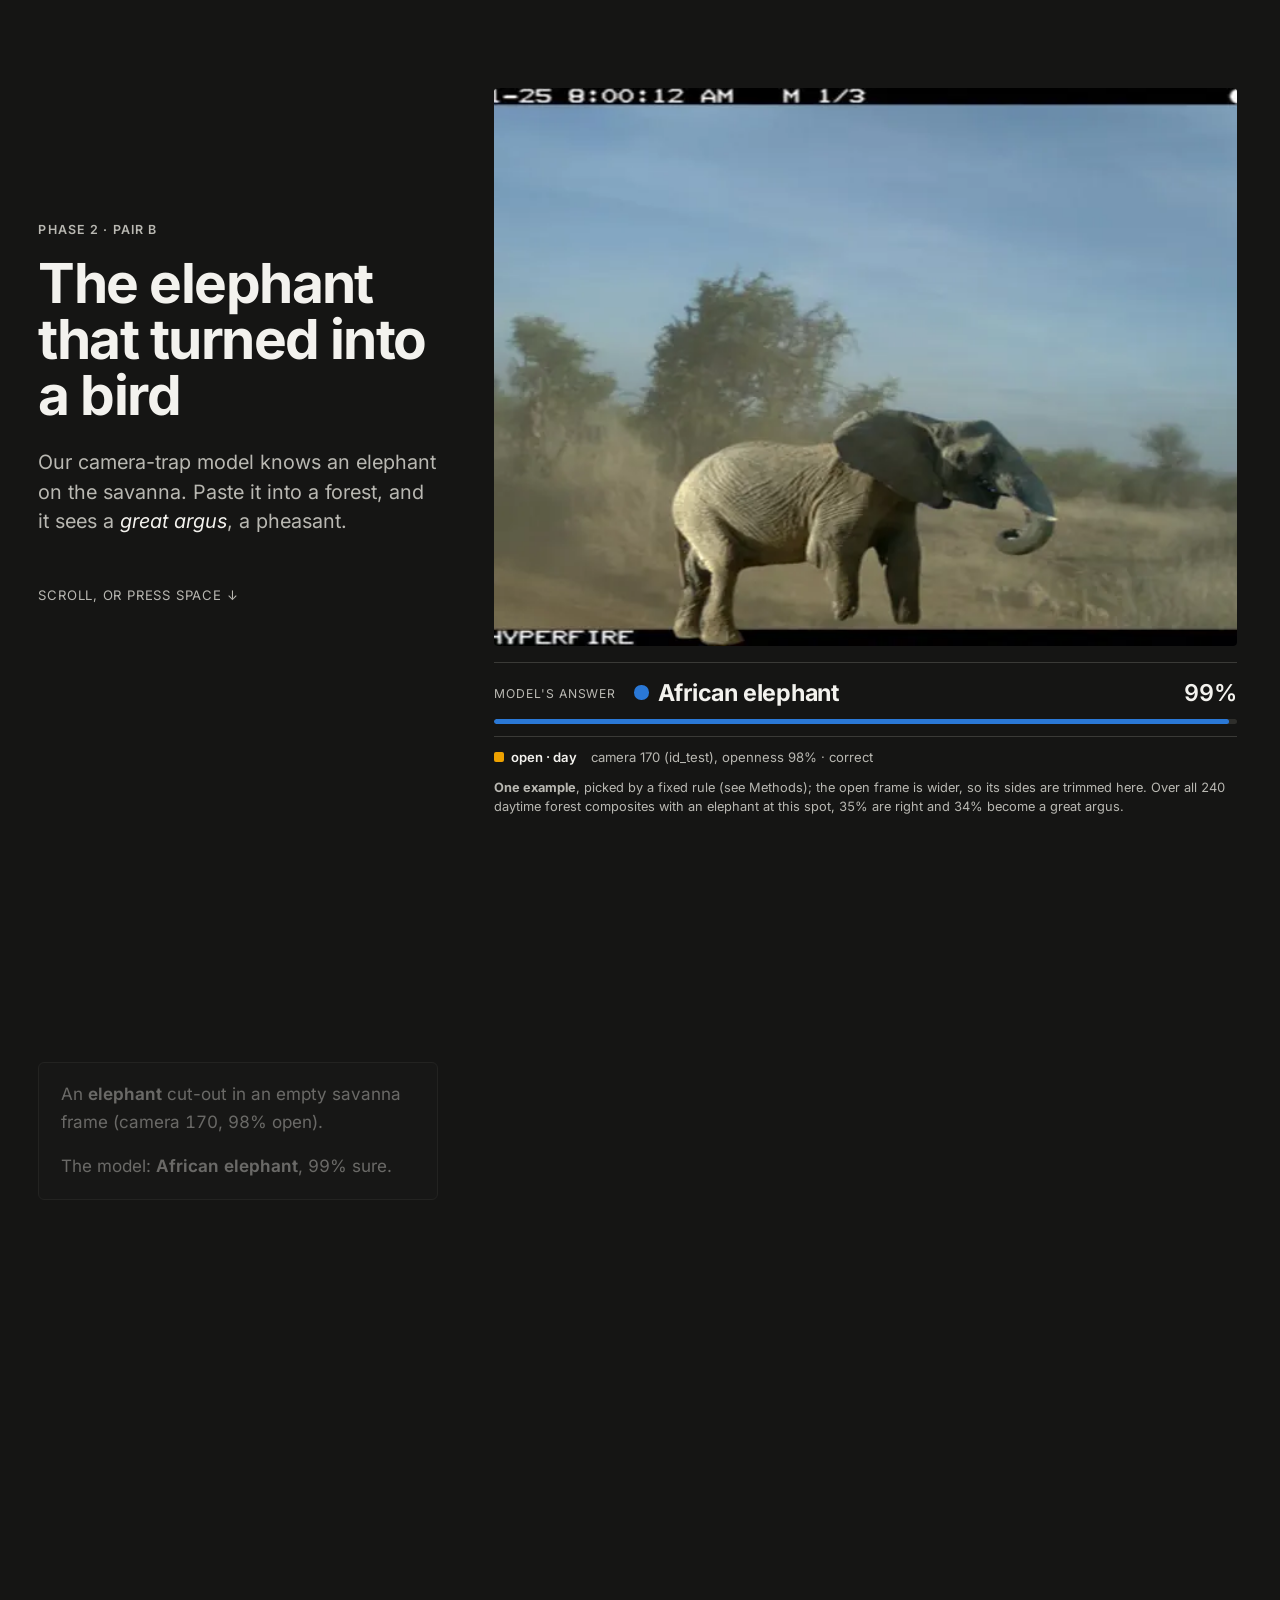
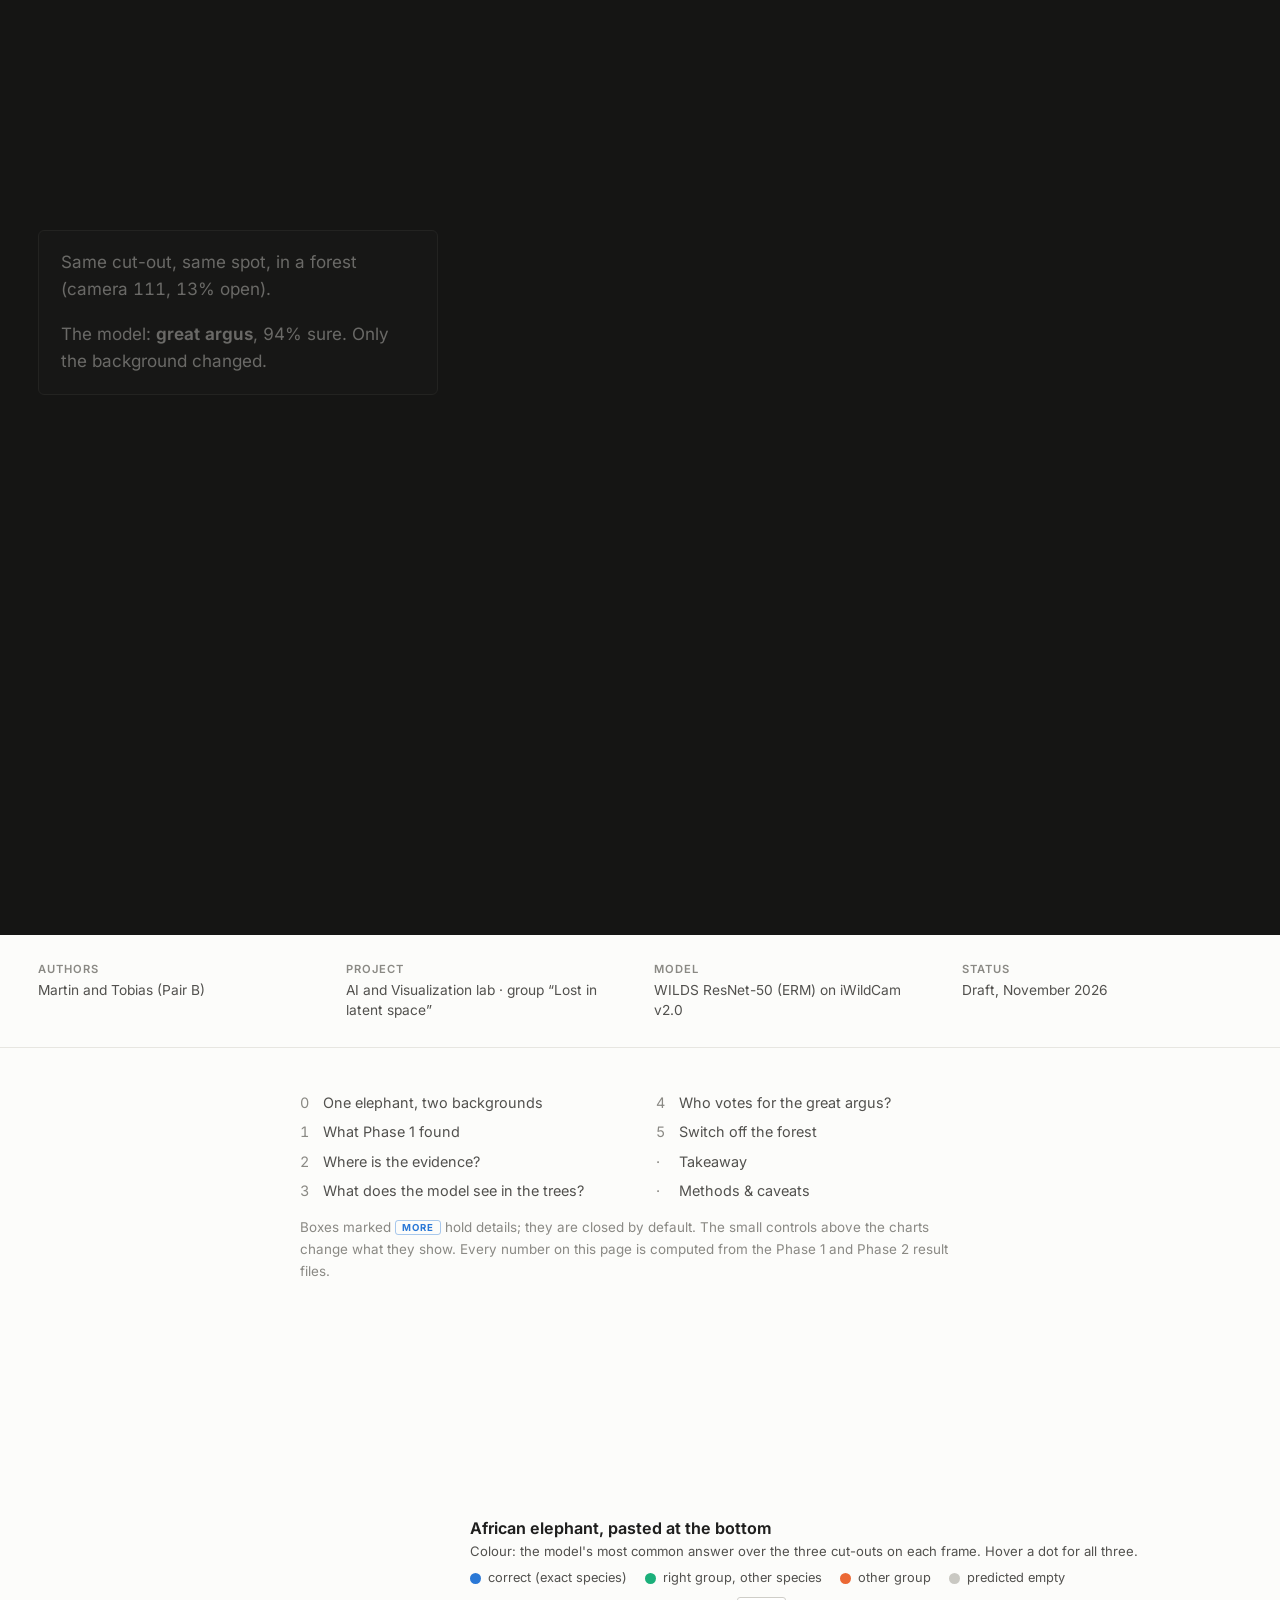
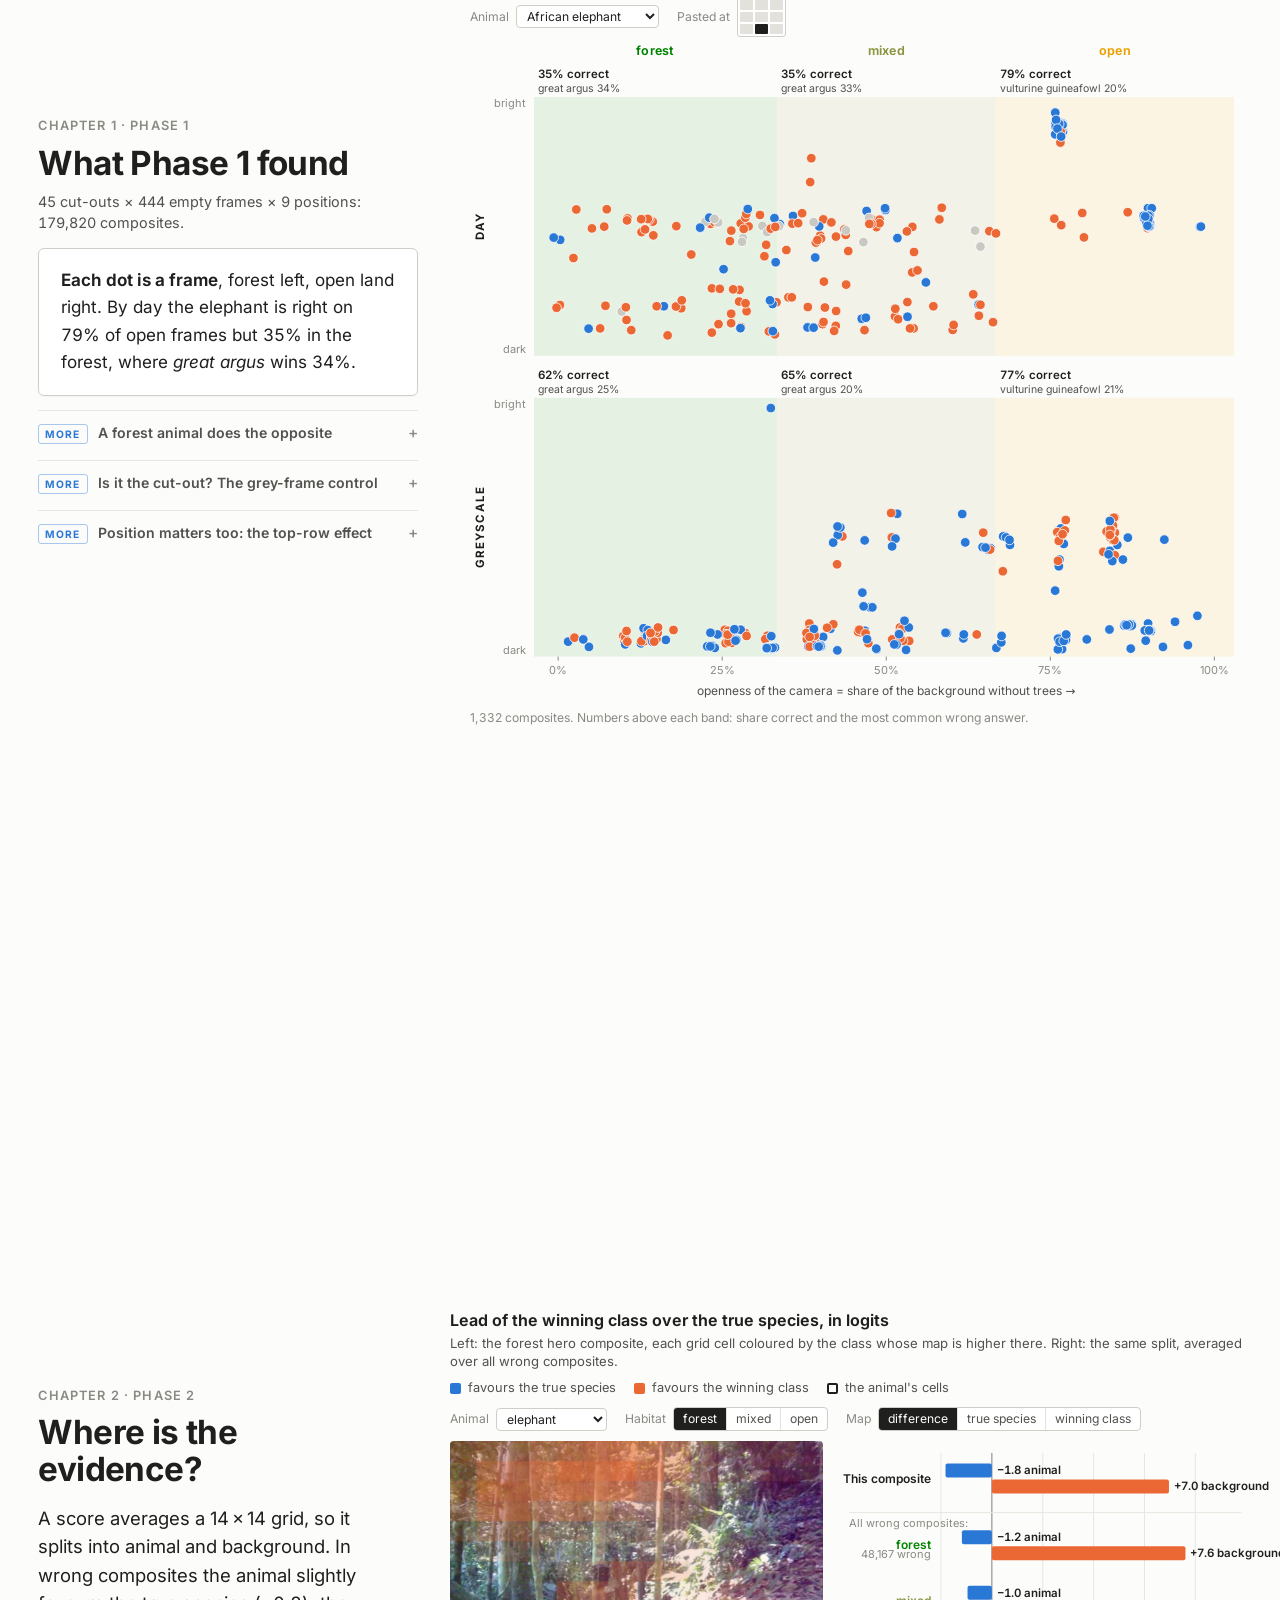
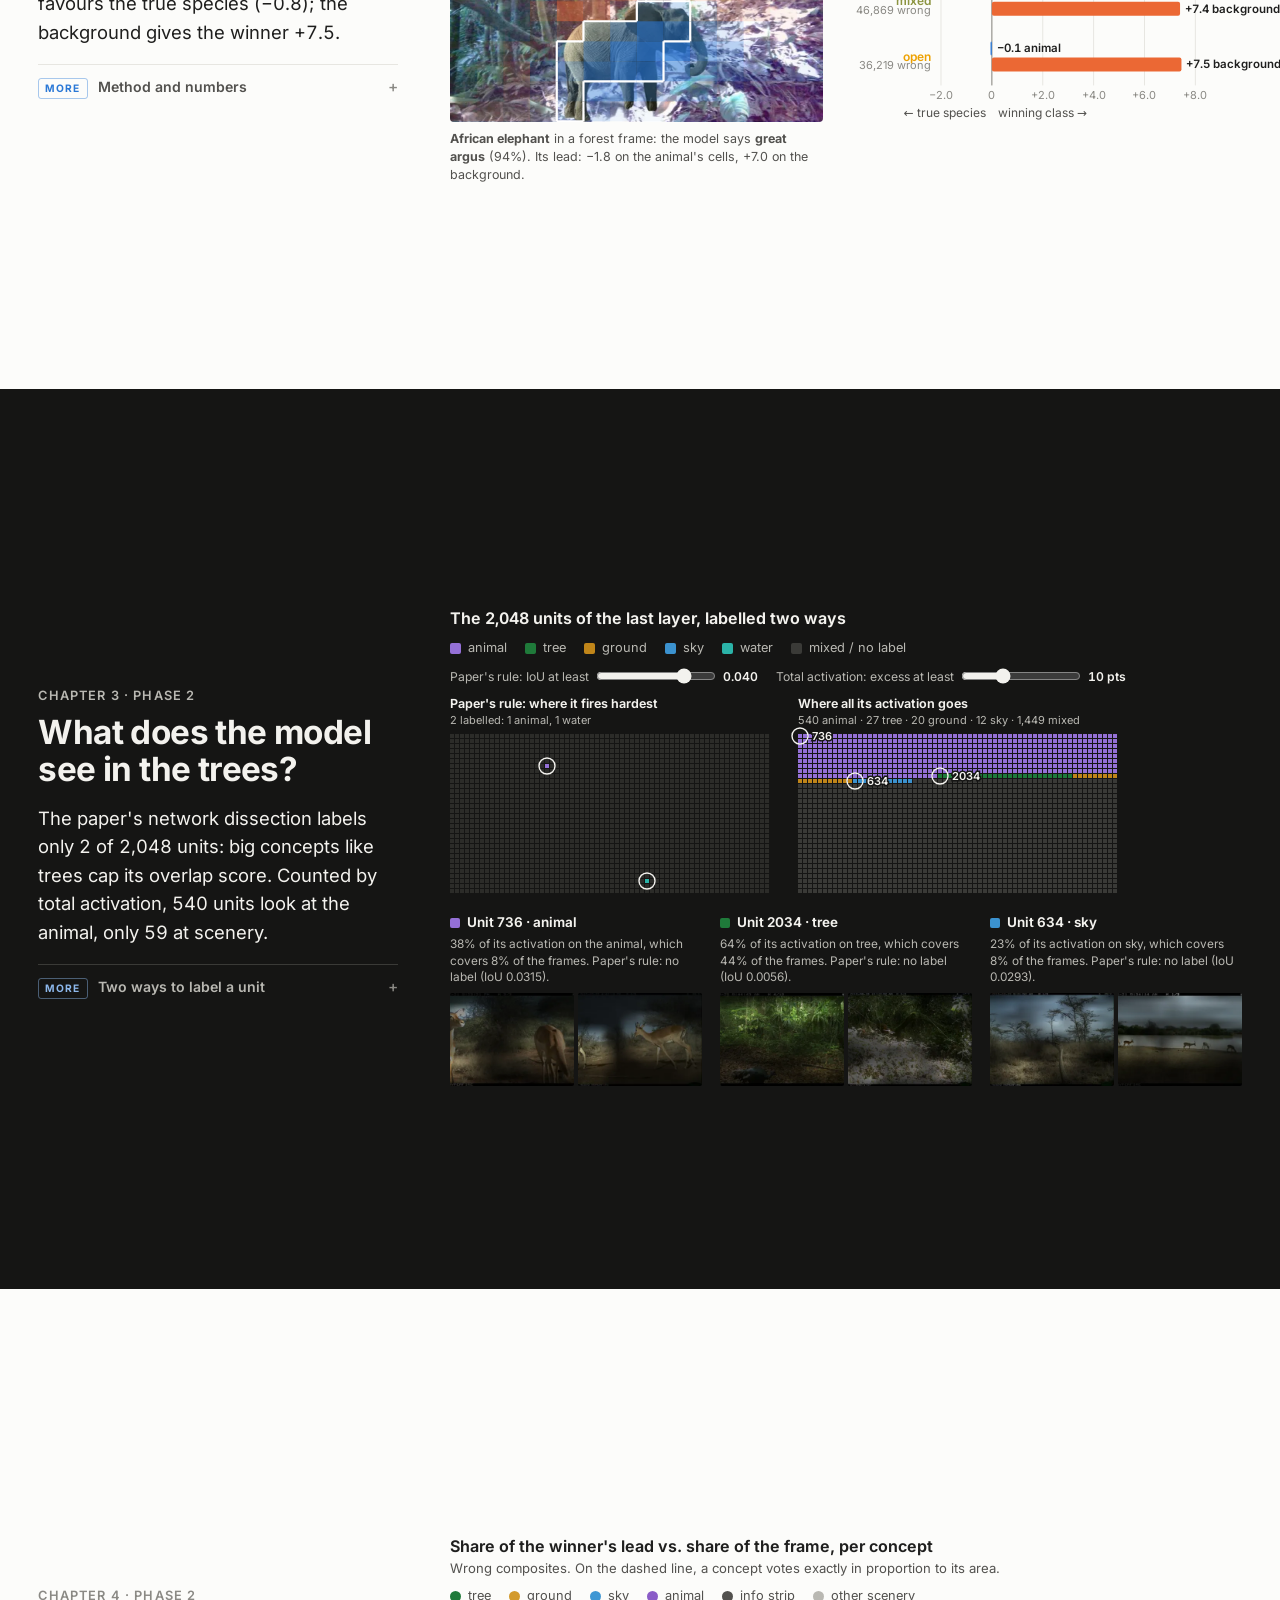
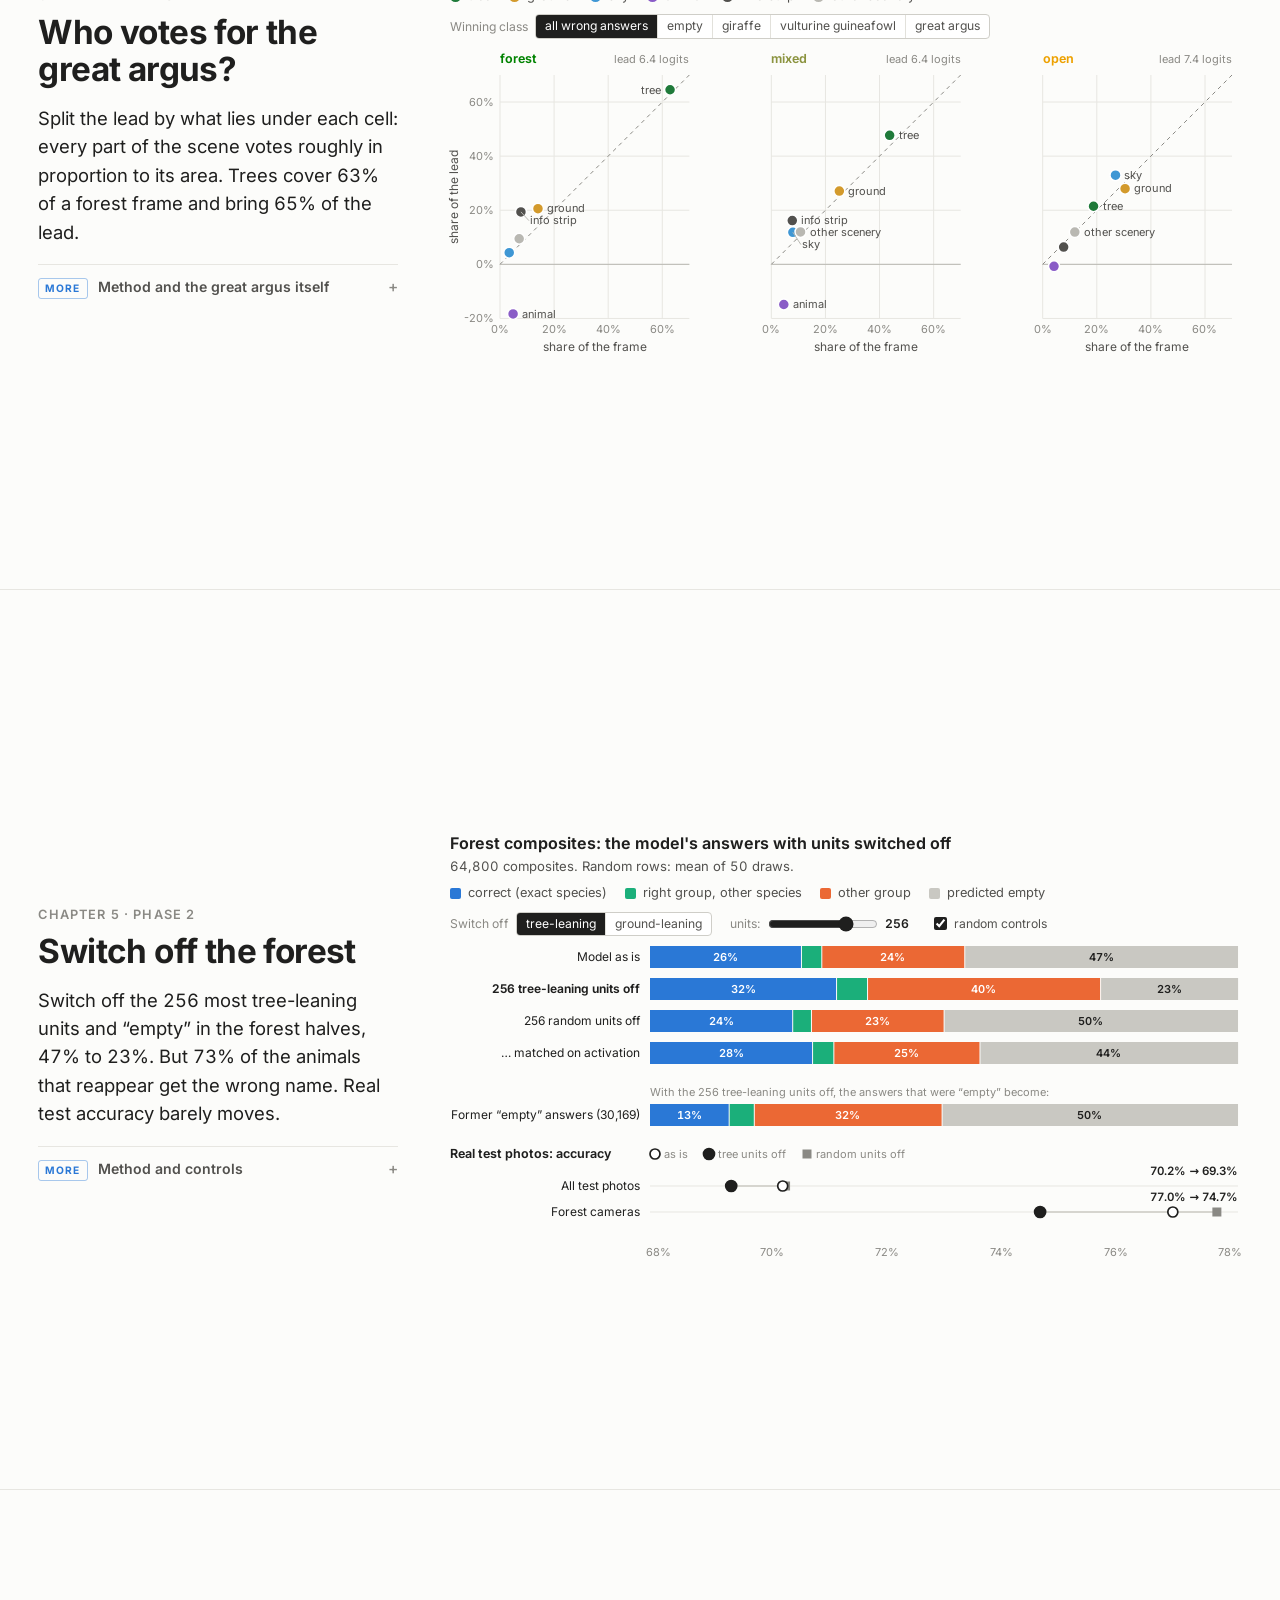
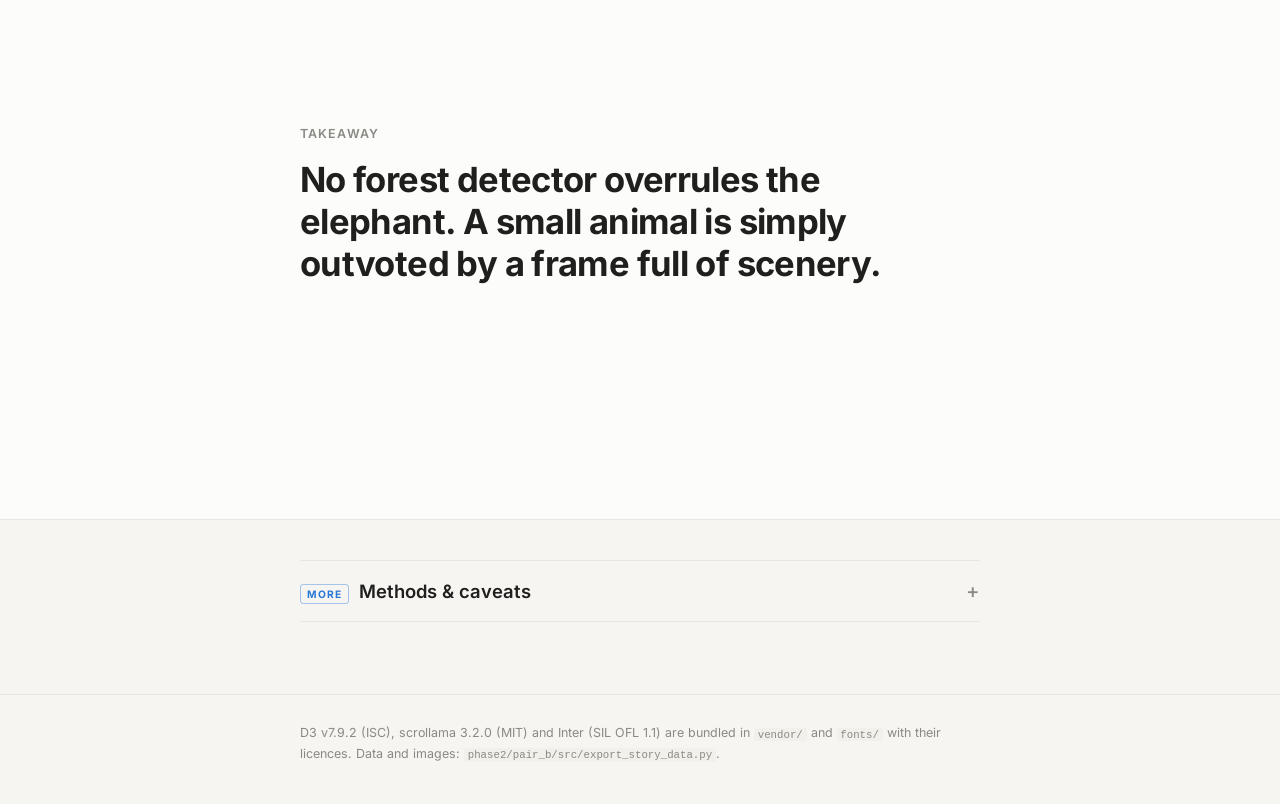
==== phase2/pair_b/story/index.html @ fe0ee0e3 "Pair B: Phase 2 background analysis and story page Evidence split, network dissection, concept profi" ====
<!DOCTYPE html>
<html lang="en">
<head>
<meta charset="utf-8">
<meta name="viewport" content="width=device-width, initial-scale=1">
<title>The elephant that turned into a bird</title>
<meta name="description" content="Why our camera-trap ResNet-50 relies on the background: a scrollable article (Phase 2, Pair B).">
<link rel="preload" href="fonts/inter-latin-wght-normal.woff2" as="font" type="font/woff2" crossorigin>
<link rel="stylesheet" href="css/story.css">
<!--
  Static page, no build step. Data and images: phase2/pair_b/src/export_story_data.py -> data/*.json, img/*.webp.
  Every number in the text is filled in from data/*.json (elements with data-v="file.path", data-f = format).
  Serve the folder over HTTP (the browser blocks fetch() on file://):
      python -m http.server 8000 --directory phase2/pair_b/story     # then open http://localhost:8000

  Presenting: the main line is the elements marked data-beat (hero, one map step, chapters 2-5, takeaway).
  Arrow keys, space / shift+space and page up / down jump between them (js/keys.js). Everything else sits in
  <details class="more"> boxes, closed by default, and is skipped by the keys.
-->
</head>
<body>

<div class="notice" id="notice" hidden></div>
<script>
  // browsers block ES modules and fetch() on file://, so nothing below would run: say how to open the page
  if (location.protocol === "file:") {
    const n = document.getElementById("notice");
    n.innerHTML = "This page loads its data with JavaScript, which browsers block for files opened directly. " +
      "Serve the folder instead: <code>python -m http.server 8000 --directory phase2/pair_b/story</code> " +
      "(from the repo root), then open <code>http://localhost:8000</code>.";
    n.hidden = false;
  }
</script>

<!-- ================================================================ 0. hero (dark, full width) -->
<header class="hero dark full" id="hero">
  <div class="scrolly l-page" data-scrolly="hero">
    <div class="steps">
      <div class="step step--title" data-frame="0" data-beat>
        <p class="kicker">Phase 2 &middot; Pair B</p>
        <h1>The elephant that turned into a bird</h1>
        <p class="dek">Our camera-trap model knows an elephant on the savanna. Paste it into a forest, and it sees
          a <em>great argus</em>, a pheasant.</p>
        <p class="scroll-hint">Scroll, or press space</p>
      </div>
      <div class="step" data-frame="0" data-beat>
        <div class="step-card">
          <p>An <b>elephant</b> cut-out in an empty savanna frame (camera
            <span data-v="hero.frames.0.camera"></span>,
            <span data-v="hero.frames.0.camera_openness" data-f="pct"></span> open).</p>
          <p>The model: <b><span data-v="hero.frames.0.answer"></span></b>,
            <span data-v="hero.frames.0.confidence" data-f="pct"></span> sure.</p>
        </div>
      </div>
      <div class="step" data-frame="1" data-beat>
        <div class="step-card">
          <p>Same cut-out, same spot, in a forest (camera <span data-v="hero.frames.1.camera"></span>,
            <span data-v="hero.frames.1.camera_openness" data-f="pct"></span> open).</p>
          <p>The model: <b><span data-v="hero.frames.1.answer"></span></b>,
            <span data-v="hero.frames.1.confidence" data-f="pct"></span> sure. Only the background changed.</p>
        </div>
      </div>
    </div>

    <figure class="sticky hero-figure" aria-label="The same elephant cut-out on an open and a forest background">
      <div class="hero-stage" id="hero-stage"></div>
      <figcaption class="hero-meta">
        <div class="hero-label" aria-live="polite">
          <span class="k">Model's answer</span>
          <span class="hero-answer"><span class="dot"></span><span class="txt">&hellip;</span></span>
          <span class="hero-conf">&hellip;</span>
          <span class="hero-bar"><i></i></span>
        </div>
        <div class="hero-where"><span class="chip">&hellip;</span><span class="where-txt"></span></div>
        <p class="hero-caption">
          <b>One example</b>, picked by a fixed rule (see Methods); the open frame is wider, so its sides are
          trimmed here. Over all <span data-v="hero.context.day_forest_composites" data-f="int"></span> daytime
          forest composites with an elephant at this spot, <span data-v="hero.context.day_forest_correct"
          data-f="pct"></span> are right and <span data-v="hero.context.day_forest_wrong_answer"
          data-f="pct"></span> become a great argus.
        </p>
      </figcaption>
    </figure>
  </div>
</header>

<main>
  <!-- ============================================================== byline + contents -->
  <div class="byline-wrap">
    <section class="byline l-page" aria-label="About this article">
      <div><h4>Authors</h4><p>Martin and Tobias (Pair B)</p></div>
      <div><h4>Project</h4><p>AI and Visualization lab &middot; group &ldquo;Lost in latent space&rdquo;</p></div>
      <div><h4>Model</h4><p>WILDS ResNet-50 (ERM) on iWildCam v2.0</p></div>
      <div><h4>Status</h4><p>Draft, November 2026</p></div>
    </section>
  </div>

  <nav class="toc l-body" aria-label="Contents">
    <ol>
      <li><a href="#hero">One elephant, two backgrounds</a></li>
      <li><a href="#recap">What Phase 1 found</a></li>
      <li><a href="#evidence">Where is the evidence?</a></li>
      <li><a href="#trees">What does the model see in the trees?</a></li>
      <li><a href="#votes">Who votes for the great argus?</a></li>
      <li><a href="#ablation">Switch off the forest</a></li>
      <li class="extra"><a href="#takeaway">Takeaway</a></li>
      <li class="extra"><a href="#methods">Methods &amp; caveats</a></li>
    </ol>
    <p class="draft-note">Boxes marked <span class="more-inline">More</span> hold details; they are closed by
      default. The small controls above the charts change what they show. Every number on this page is computed
      from the Phase 1 and Phase 2 result files.</p>
  </nav>

  <!-- ============================================================== 1. Phase 1 recap: one territory-map step -->
  <section class="chapter recap" id="recap">
    <div class="scrolly l-page" data-scrolly="recap">
      <div class="steps">
        <div class="step step--main" data-view="map" data-map="elephant" data-beat>
          <p class="chapter-no">Chapter 1 &middot; Phase 1</p>
          <h2>What Phase 1 found</h2>
          <p class="chapter-sub"><span data-v="meta.cutouts"></span> cut-outs &times;
            <span data-v="meta.backgrounds"></span> empty frames &times; <span data-v="meta.cells"></span> positions:
            <span data-v="meta.composites" data-f="int"></span> composites.</p>
          <div class="step-card">
            <p><b>Each dot is a frame</b>, forest left, open land right. By day the elephant is right on
              <span data-v="recap.map.views.elephant.habitats.day|open.correct" data-f="pct"></span> of open frames
              but <span data-v="recap.map.views.elephant.habitats.day|forest.correct" data-f="pct"></span> in the
              forest, where <i><span data-v="recap.map.views.elephant.habitats.day|forest.wrong"></span></i> wins
              <span data-v="recap.map.views.elephant.habitats.day|forest.wrong_share" data-f="pct"></span>.</p>
          </div>
        </div>

        <div class="more-group">
          <details class="more">
            <summary><span class="more-tag">More</span>A forest animal does the opposite</summary>
            <div class="step" data-view="map" data-map="porcupine">
              <div class="step-card">
                <p>The Malayan porcupine, pasted at the centre, is right on
                  <span data-v="recap.map.views.porcupine.habitats.greyscale|forest.correct" data-f="pct"></span> of
                  the greyscale forest composites, but on only
                  <span data-v="recap.map.views.porcupine.habitats.greyscale|open.correct" data-f="pct"></span> of
                  the greyscale ones on open land.</p>
                <p>On open land it mostly becomes a
                  <i><span data-v="recap.map.views.porcupine.habitats.greyscale|open.wrong"></span></i>
                  (<span data-v="recap.map.views.porcupine.habitats.greyscale|open.wrong_share" data-f="pct"></span>).
                  The wrong answers fit the place.</p>
              </div>
            </div>
          </details>

          <details class="more">
            <summary><span class="more-tag">More</span>Is it the cut-out? The grey-frame control</summary>
            <div class="step" data-view="controls">
              <div class="step-card">
                <p>On a plain grey frame, with no background at all, the model names the elephant correctly in
                  <span data-v="recap.controls.by_group.elephant.grey" data-f="pct"></span> of the cases. On other
                  cameras' frames this drops to <span data-v="recap.controls.by_group.elephant.swap"
                  data-f="pct"></span>.</p>
                <p>But <span data-v="recap.controls.overall.grey_zero_groups"></span> of the
                  <span data-v="recap.controls.overall.groups"></span> groups are never named correctly on grey. For
                  them, the animal alone is not enough for the model (or our cut-outs are too hard).</p>
                <p>Pasted back into empty frames of the camera they came from, the cut-outs are right
                  <span data-v="recap.controls.overall.own" data-f="pct"></span> of the time, against
                  <span data-v="recap.controls.overall.swap" data-f="pct"></span> on other cameras.</p>
              </div>
            </div>
          </details>

          <details class="more">
            <summary><span class="more-tag">More</span>Position matters too: the top-row effect</summary>
            <div class="step" data-view="cells">
              <div class="step-card">
                <p>Pasted in the top row, <span data-v="recap.cells.swap.rows.0" data-f="pct"></span> of the
                  composites come out <i>empty</i>, against <span data-v="recap.cells.swap.rows.1"
                  data-f="pct"></span> in the middle row and <span data-v="recap.cells.swap.rows.2"
                  data-f="pct"></span> at the bottom.</p>
                <p>The grey frame shows the same pattern
                  (<span data-v="recap.cells.grey.rows.0" data-f="pct"></span>,
                  <span data-v="recap.cells.grey.rows.1" data-f="pct"></span>,
                  <span data-v="recap.cells.grey.rows.2" data-f="pct"></span>), so part of this is about position,
                  not scenery. Our guess, not checked yet: in the training photos, animals seldom stand at the top of
                  the frame.</p>
                <p>The scenery adds to it: in forest frames the top row comes out empty
                  <span data-v="recap.cells.swap_by_habitat.forest.0" data-f="pct"></span> of the time, on open land
                  <span data-v="recap.cells.swap_by_habitat.open.0" data-f="pct"></span>.</p>
              </div>
            </div>
          </details>
        </div>
      </div>

      <figure class="sticky recap-figure" id="recap-figure">
        <div class="fig-head">
          <p class="fig-title"></p>
          <p class="fig-sub"></p>
          <div class="legend"></div>
          <div class="controls" id="recap-controls"></div>
        </div>
        <div class="fig-body">
          <svg class="view-map" role="img" aria-label="Territory map: one dot per background frame"></svg>
          <svg class="view-controls" role="img" aria-label="Share correct per species group: grey frame, own camera, other cameras"></svg>
          <svg class="view-cells" role="img" aria-label="Share predicted empty for each of the nine paste positions"></svg>
          <div class="tooltip"></div>
        </div>
        <p class="fig-note"></p>
      </figure>
    </div>
  </section>

  <!-- ============================================================== 2.-5. one beat each: text left, figure right -->
  <section class="chapter beat-chapter" id="evidence" data-beat>
    <div class="l-page beat-grid">
      <div class="beat-copy">
        <p class="chapter-no">Chapter 2 &middot; Phase 2</p>
        <h2>Where is the evidence?</h2>
        <p class="beat-text">A score averages a 14&thinsp;&times;&thinsp;14 grid, so it splits into animal and
          background. In wrong composites the animal slightly favours the true species
          (<span data-v="evidence.wrong.animal" data-f="logit"></span>); the background gives the winner
          <span data-v="evidence.wrong.background" data-f="logit"></span>.</p>
        <details class="more">
          <summary><span class="more-tag">More</span>Method and numbers</summary>
          <p>A ResNet-50 logit is the mean of a class activation map over the 14&thinsp;&times;&thinsp;14 grid of the
            last layer, plus a bias. Cutting the map with the cut-out's mask (pooled to the grid) splits each score
            into a part on the animal's cells and a part on the background; with the bias they add up to the logit.
            The figure shows the lead of the winning class over the true species, averaged over the
            <span data-v="evidence.wrong.n" data-f="int"></span> composites where the model does not name the exact
            species (<span data-v="evidence.wrong_share" data-f="pct"></span> of all), including &ldquo;empty&rdquo;
            answers.</p>
          <ul>
            <li>The pasted animal covers <span data-v="evidence.wrong.mask_area" data-f="pct1"></span> of the frame
              on average in these composites. In the forest hero composite it covers
              <span data-v="evidence.hero.mask_area" data-f="pct1"></span>; the great argus's lead is
              <span data-v="evidence.hero.animal" data-f="logit"></span> on its cells and
              <span data-v="evidence.hero.background" data-f="logit"></span> on the background.</li>
            <li>By light: forest by day <span data-v="evidence.habitats.forest.lights.day.animal" data-f="logit"></span>
              on the animal and <span data-v="evidence.habitats.forest.lights.day.background" data-f="logit"></span>
              on the background; greyscale forest frames
              <span data-v="evidence.habitats.forest.lights.greyscale.animal" data-f="logit"></span> and
              <span data-v="evidence.habitats.forest.lights.greyscale.background" data-f="logit"></span>.</li>
            <li>&ldquo;On the animal&rdquo; means on the animal's grid cells. A layer4 cell sees far beyond its own
              32&thinsp;&times;&thinsp;32 pixel patch, so this is evidence <i>located</i> there, not computed from
              the animal's pixels alone.</li>
            <li>The animal and habitat picker shows one wrong composite each: the model's most confident wrong
              answer for that animal on a well-lit daytime frame, pasted at the bottom centre where possible.</li>
            <li>Data: <code>results/evidence_split.parquet</code> and the class maps in
              <code>results/story_extracts.npz</code> (<code>evidence_split.py</code>).</li>
          </ul>
        </details>
      </div>
      <figure class="chart-fig" id="evidence-figure">
        <div class="fig-head">
          <p class="fig-title">Lead of the winning class over the true species, in logits</p>
          <p class="fig-sub">Left: the forest hero composite, each grid cell coloured by the class whose map is
            higher there. Right: the same split, averaged over all wrong composites.</p>
          <div class="legend">
            <span class="item"><i class="sq" style="background: var(--correct)"></i>favours the true species</span>
            <span class="item"><i class="sq" style="background: var(--other)"></i>favours the winning class</span>
            <span class="item"><i class="ring sq"></i>the animal's cells</span>
          </div>
          <div class="controls"></div>
        </div>
        <div class="ev-grid">
          <div class="ev-photo">
            <div class="ev-stage"><img alt=""><svg class="ev-overlay" aria-hidden="true"></svg></div>
            <p class="ev-caption"></p>
          </div>
          <div class="chart-body"><svg class="ev-bars" role="img"
            aria-label="Lead of the winner from the animal's cells and from the background, per habitat"></svg>
            <div class="tooltip"></div></div>
        </div>
      </figure>
    </div>
  </section>

  <section class="chapter beat-chapter dark full" id="trees" data-beat>
    <div class="l-page beat-grid">
      <div class="beat-copy">
        <p class="chapter-no">Chapter 3 &middot; Phase 2</p>
        <h2>What does the model see in the trees?</h2>
        <p class="beat-text">The paper's network dissection labels only
          <span data-v="units.paper_finetuned_layer4_labelled"></span> of
          <span data-v="units.n_units" data-f="int"></span> units: big concepts like trees cap its overlap score.
          Counted by total activation, <span data-v="units.counts.finetuned.animal"></span> units look at the
          animal, only <span data-v="units.scenery.finetuned"></span> at scenery.</p>
        <details class="more">
          <summary><span class="more-tag">More</span>Two ways to label a unit</summary>
          <p><b>The paper's rule</b> (Bau et&nbsp;al., 2017): a unit's mask is where it is in its top
            <span data-v="units.rules.quantile" data-f="pct1"></span> of activations; it gets the concept whose
            SegFormer mask overlaps it best, if that IoU is at least <span data-v="units.rules.iou_min"></span>.
            Tree covers <span data-v="units.concept_pixels.tree" data-f="pct"></span> of the probe pixels, so a
            typical unit mask can reach an IoU of at most <span data-v="units.max_iou.tree"></span> with it.</p>
          <p><b>By total activation</b>: the share of all of a unit's activation that falls on each concept, over
            <span data-v="units.probe_frames" data-f="int"></span> real probe frames. A unit gets the concept that
            holds at least <span data-v="units.rules.min_excess" data-f="pct"></span> points more of its activation
            than the concept's area (and <span data-v="units.rules.min_lift"></span>&times; as much), else
            &ldquo;mixed&rdquo;. Of the <span data-v="units.scenery.finetuned"></span> scenery units,
            <span data-v="units.counts.finetuned.tree"></span> are tree,
            <span data-v="units.counts.finetuned.ground"></span> ground and
            <span data-v="units.counts.finetuned.sky"></span> sky;
            <span data-v="units.counts.finetuned.mixed" data-f="int"></span> are mixed. The ImageNet starting point
            has <span data-v="units.counts.imagenet.animal" data-f="int"></span> animal and
            <span data-v="units.scenery.imagenet"></span> scenery units.</p>
          <p>Example photos: the unit's frames with the highest total activation (one per camera) among those where
            its concept covers 20&ndash;60&thinsp;% of the frame; brightness follows the unit's activation. Data:
            <code>results/concepts_units.parquet</code>, <code>results/dissection_units.parquet</code>.</p>
        </details>
      </div>
      <figure class="chart-fig" id="units-figure">
        <div class="fig-head">
          <p class="fig-title">The <span data-v="units.n_units" data-f="int"></span> units of the last layer,
            labelled two ways</p>
          <div class="legend"></div>
          <div class="controls"></div>
        </div>
        <div class="chart-body unit-mosaics"><svg role="img"
          aria-label="Two mosaics with one square per unit, coloured by its label under each rule"></svg>
          <div class="tooltip"></div></div>
        <div class="unit-examples"></div>
      </figure>
    </div>
  </section>

  <section class="chapter beat-chapter" id="votes" data-beat>
    <div class="l-page beat-grid">
      <div class="beat-copy">
        <p class="chapter-no">Chapter 4 &middot; Phase 2</p>
        <h2>Who votes for the great argus?</h2>
        <p class="beat-text">Split the lead by what lies under each cell: every part of the scene votes
          roughly in proportion to its area. Trees cover
          <span data-v="votes.habitats.forest.concepts.tree.area" data-f="pct"></span> of a forest frame and bring
          <span data-v="votes.habitats.forest.concepts.tree.share" data-f="pct"></span> of the lead.</p>
        <details class="more">
          <summary><span class="more-tag">More</span>Method and the great argus itself</summary>
          <p>Each pixel gets one concept (SegFormer on the background, the cut-out's alpha for the animal, the
            timestamp strips at top and bottom); per grid cell this gives concept weights that sum to one. Weighting
            both class maps with them splits the lead exactly into one vote per concept. Shown: the mean over the
            wrong composites per habitat; &ldquo;other scenery&rdquo; is plant, grass, rock, water and the rest.</p>
          <p>The timestamp strips vote above their area: they are dense evidence for &ldquo;empty&rdquo;. For the
            <span data-v="votes.great_argus_forest.n" data-f="int"></span> forest composites the model calls great
            argus, trees cover <span data-v="votes.great_argus_forest.concepts.tree.area" data-f="pct"></span> and
            bring <span data-v="votes.great_argus_forest.concepts.tree.share" data-f="pct"></span> of the lead: a bit
            more than their area, but no single region decides it.</p>
          <p>Data: <code>results/concepts_composite_votes.csv</code> (<code>concepts.py votes</code>), per winning
            class <code>results/story_votes_by_winner.csv</code>.</p>
        </details>
      </div>
      <figure class="chart-fig" id="votes-figure">
        <div class="fig-head">
          <p class="fig-title">Share of the winner's lead vs. share of the frame, per concept</p>
          <p class="fig-sub">Wrong composites. On the dashed line, a concept votes exactly in proportion to its
            area.</p>
          <div class="legend"></div>
          <div class="controls"></div>
        </div>
        <div class="chart-body"><svg role="img"
          aria-label="Three scatter plots, forest, mixed and open: vote share against area share per concept"></svg>
          <div class="tooltip"></div></div>
      </figure>
    </div>
  </section>

  <section class="chapter beat-chapter" id="ablation" data-beat>
    <div class="l-page beat-grid">
      <div class="beat-copy">
        <p class="chapter-no">Chapter 5 &middot; Phase 2</p>
        <h2>Switch off the forest</h2>
        <p class="beat-text">Switch off the <span data-v="ablation.runs.units off.n_units"></span> most
          tree-leaning units and &ldquo;empty&rdquo; in the forest halves,
          <span data-v="ablation.runs.as is.share.empty" data-f="pct"></span> to
          <span data-v="ablation.runs.units off.share.empty" data-f="pct"></span>. But
          <span data-v="ablation.reappear.wrong" data-f="pct"></span> of the animals that reappear get the wrong name.
          Real test accuracy barely moves.</p>
        <details class="more">
          <summary><span class="more-tag">More</span>Method and controls</summary>
          <p>Logits are linear in the pooled layer4 features, so switching a unit off means setting its pooled
            feature to zero. The <span data-v="ablation.runs.units off.n_units"></span> units are those with the
            largest excess share of activation on tree and plant. Controls: the same number of random units
            (<span data-v="ablation.draws"></span> draws), uniform or matched on mean activation.</p>
          <ul>
            <li>Real test photos: accuracy <span data-v="ablation.runs.as is.acc.test|all.acc" data-f="pct1"></span>
              &rarr; <span data-v="ablation.runs.units off.acc.test|all.acc" data-f="pct1"></span> (random units
              <span data-v="ablation.runs.random.acc.test|all.acc" data-f="pct1"></span>); on forest cameras
              <span data-v="ablation.runs.as is.acc.test|forest.acc" data-f="pct1"></span> &rarr;
              <span data-v="ablation.runs.units off.acc.test|forest.acc" data-f="pct1"></span>.</li>
            <li>Only the <span data-v="ablation.other_sets.tree/plant.units_off.n_units"></span> units labelled tree
              or plant: &ldquo;empty&rdquo; in the forest
              <span data-v="ablation.runs.as is.share.empty" data-f="pct"></span> &rarr;
              <span data-v="ablation.other_sets.tree/plant.units_off.share.empty" data-f="pct"></span>, a small
              effect.</li>
            <li>The top <span data-v="ablation.other_sets.ground top 256.units_off.n_units"></span> ground-leaning
              units: &ldquo;empty&rdquo; <span data-v="ablation.other_sets.ground top 256.units_off.share.empty"
              data-f="pct"></span> in the forest.</li>
            <li>The slider switches off the k most tree- or ground-leaning units, same method; random controls
              with <span data-v="ablation.draws"></span> draws each.</li>
            <li>Data: <code>results/concepts_ablation_*.csv</code> (<code>concepts.py ablation</code>), slider
              <code>results/story_ablation_dose.csv</code>.</li>
          </ul>
        </details>
      </div>
      <figure class="chart-fig" id="ablation-figure">
        <div class="fig-head">
          <p class="fig-title">Forest composites: the model's answers with units switched off</p>
          <p class="fig-sub"><span data-v="ablation.runs.as is.n" data-f="int"></span> composites. Random rows:
            mean of <span data-v="ablation.draws"></span> draws.</p>
          <div class="legend"></div>
          <div class="controls"></div>
        </div>
        <div class="chart-body"><svg role="img"
          aria-label="Stacked bars of outcome shares with and without switched-off units, and test accuracy"></svg>
          <div class="tooltip"></div></div>
      </figure>
    </div>
  </section>

  <!-- ============================================================== takeaway -->
  <section class="takeaway" id="takeaway" data-beat>
    <div class="l-body">
      <p class="kicker">Takeaway</p>
      <p class="takeaway-line">No forest detector overrules the elephant. A small animal is simply outvoted by a
        frame full of scenery.</p>
    </div>
  </section>

  <!-- ============================================================== everything else: closed boxes -->
  <section class="appendix" id="more">
    <div class="l-body">
      <details class="more more--big" id="methods">
        <summary><span class="more-tag">More</span>Methods &amp; caveats</summary>
        <div class="cols">
          <div>
            <h3>Model</h3>
            <p>The WILDS ERM ResNet-50 (seed 0), fine-tuned from ImageNet on iWildCam v2.0, 182 classes. Input
              448&thinsp;&times;&thinsp;448: frames are squashed, not cropped. The pictures on this page are shown
              un-squashed.</p>

            <h3>Composites (Phase 1)</h3>
            <ul>
              <li><b>Backgrounds:</b> <span data-v="meta.backgrounds"></span> frames labelled and predicted empty,
                one per sequence, from id_test (<span data-v="meta.splits.id_test.frames"></span> frames,
                <span data-v="meta.splits.id_test.cameras"></span> cameras) and test
                (<span data-v="meta.splits.test.frames"></span> frames,
                <span data-v="meta.splits.test.cameras"></span> cameras); at most 80 per habitat and 20 per camera.</li>
              <li><b>Cut-outs:</b> <span data-v="meta.groups"></span> species groups &times; 3 photos
                (<span data-v="meta.cutouts"></span> cut-outs). SAM masks from MegaDetector boxes; pasted at the
                group's typical size, in greyscale on greyscale frames.</li>
              <li>Every cut-out on every cell of a 3&thinsp;&times;&thinsp;3 grid of every frame:
                <span data-v="meta.composites" data-f="int"></span> composites, classified once in Phase 1
                (<code>run_composites.py</code>). Nothing on this page reruns the model. A composite counts as
                correct only if the model names the exact species.</li>
            </ul>

            <h3>Habitats</h3>
            <p>SegFormer-B2 (ADE20K) openness of the camera: the share of the outdoor background that is not tree,
              plant or palm, median over up to 12 daytime frames. Open above
              <span data-v="meta.thresholds.open_above" data-f="pct"></span>, forest below
              <span data-v="meta.thresholds.forest_below" data-f="pct"></span>, mixed in between. It measures visible
              woody cover, so bare forest floor counts as open ground; a &ldquo;mixed&rdquo; frame can look like
              forest.</p>

            <h3>Day and greyscale</h3>
            <p>Phase 1 split the frames into &ldquo;day&rdquo; (colour) and &ldquo;night&rdquo; (greyscale). The
              second group is really <b>greyscale</b>: infrared or black-and-white cameras, often shooting by day.
              Of its <span data-v="meta.greyscale.frames"></span> frames,
              <span data-v="meta.greyscale.no_colour_camera_frames"></span> come from
              <span data-v="meta.greyscale.no_colour_cameras"></span> cameras for which we found no usable colour
              frame, and <span data-v="meta.greyscale.daytime_stamp" data-f="pct"></span> carry a timestamp between
              7:00 and 18:59. This page calls the group greyscale.</p>

            <h3>Outcomes and the map</h3>
            <p>On the map, x is the camera's openness and y the frame's brightness; colour (day) and greyscale
              frames sit in separate rows. Correct = the exact species. &ldquo;Right group, other species&rdquo;
              uses our hand-made species groups (<code>data/species_groups.csv</code>). A dot is the most common
              outcome of the three cut-outs on that frame (ties go to the better outcome), as in the Phase 1
              notebook; hover a dot for all three answers.</p>
          </div>
          <div>
            <h3>Controls</h3>
            <ul>
              <li><b>Grey frame:</b> each cut-out on each cell of a uniform grey frame
                (<span data-v="meta.controls.grey frame" data-f="int"></span> composites, colour cut-outs).</li>
              <li><b>Own camera:</b> each cut-out pasted into empty frames from the camera it was photographed at,
                other sequences only (<span data-v="meta.controls.own camera" data-f="int"></span> composites; some
                cut-outs have few such frames).</li>
            </ul>

            <h3>The hero example</h3>
            <p>One cut-out (photographed at camera <span data-v="hero.cutout_camera"></span>) at the bottom centre,
              two well-lit daytime frames from other cameras; each label is the model's stored answer for exactly
              that image. Open: the most confident correct answer. Forest: the most confident &ldquo;great
              argus&rdquo;. The cut-out is the one where the weaker of these two is strongest. It shows the effect
              clearly; it is not a typical case. Both pictures are shown in the same box, so the wider open frame
              loses a strip at each side.</p>

            <h3>Phase 2 analyses</h3>
            <p>Chapters 2 to 5 reuse the stored Phase 1 composites and their class maps; nothing is classified
              again except with units switched off (chapter 5, on stored features). Scripts:
              <code>evidence_split.py</code>, <code>dissect.py</code>, <code>concepts.py</code> in
              <code>phase2/pair_b/src/</code>. Each chapter's <span class="more-inline">More</span> box gives its
              method. Splits by grid cell are exact, but a layer4 cell sees far beyond its own patch.</p>

            <h3>Caveats</h3>
            <ul>
              <li>Open land by day is thin: <span data-v="meta.per_habitat.day|open.frames"></span> frames from
                <span data-v="meta.per_habitat.day|open.cameras"></span> cameras, and the two largest cameras give
                <span data-v="meta.per_habitat.day|open.top2_cameras_frames"></span> of them.</li>
              <li>Composites are artificial: hard edges, mismatched light and scale. The own-camera control uses the
                same pasting and still gets <span data-v="recap.controls.overall.own" data-f="pct"></span> right,
                so pasting alone does not explain the errors, but it may add to them.</li>
              <li>Many cut-outs are hard for the model even on their own:
                <span data-v="recap.controls.overall.grey_zero_groups"></span> groups are never right on the grey
                frame. Their maps carry little information about the background.</li>
              <li>The map shows the majority of three cut-outs; single composites can differ.</li>
            </ul>

            <h3>Reproduce</h3>
            <pre><code>python phase2/pair_b/src/export_story_data.py
python -m http.server 8000 --directory phase2/pair_b/story</code></pre>

            <h3>Presenting</h3>
            <p>&darr;&nbsp;&rarr;&nbsp;space and page down jump to the next step of the main line; &uarr;&nbsp;&larr;
              shift+space and page up go back. Closed boxes are skipped.</p>

            <h3>References</h3>
            <ul>
              <li>Koh et al. (2021). WILDS: A Benchmark of in-the-Wild Distribution Shifts. ICML.</li>
              <li>Bau et al. (2017). Network Dissection: Quantifying Interpretability of Deep Visual Representations. CVPR.</li>
              <li>Xie et al. (2021). SegFormer. NeurIPS. &middot; Kirillov et al. (2023). Segment Anything. ICCV.</li>
            </ul>
          </div>
        </div>
      </details>
    </div>
  </section>
</main>

<footer class="site-footer">
  <div class="l-body">
    D3 v7.9.2 (ISC), scrollama 3.2.0 (MIT) and Inter (SIL OFL 1.1) are bundled in <code>vendor/</code> and
    <code>fonts/</code> with their licences. Data and images: <code>phase2/pair_b/src/export_story_data.py</code>.
  </div>
</footer>

<script src="vendor/d3.v7.9.2.min.js"></script>
<script src="vendor/scrollama.v3.2.0.min.js"></script>
<script type="module" src="js/main.js"></script>
</body>
</html>
---- phase2/pair_b/story/css/story.css ----
/* The elephant that turned into a bird: story page styles.
   Light editorial body, full-width dark sections for photos. Colours = Phase 1 palette. */

@font-face {
  font-family: "Inter";
  src: url("../fonts/inter-latin-wght-normal.woff2") format("woff2");
  font-weight: 100 900;
  font-style: normal;
  font-display: swap;
}
@font-face {
  font-family: "Inter";
  src: url("../fonts/inter-latin-wght-italic.woff2") format("woff2");
  font-weight: 100 900;
  font-style: italic;
  font-display: swap;
}

:root {
  /* outcomes */
  --correct: #2a78d6;
  --same: #1baf7a;
  --other: #eb6834;
  --empty: #c9c8c2;
  /* habitats */
  --open: #eda100;
  --mixed: #8c9440;
  --forest: #008300;
  /* neutrals (as in the Phase 1 notebook) */
  --ink: #1f1f1e;
  --ink-2: #52514e;
  --muted: #8a8984;
  --grid: #e7e6e1;
  --paper: #fcfcfa;
  --card: #ffffff;
  /* dark sections */
  --dark: #151514;
  --dark-2: #1f1f1d;
  --dark-ink: #f3f2ee;
  --dark-ink-2: #b9b8b2;
  --dark-line: #3a3a37;

  --body: 680px;
  --page: 1240px;
  --gutter: clamp(20px, 3vw, 40px);
  --font: "Inter", system-ui, -apple-system, "Segoe UI", Roboto, sans-serif;
}

* { box-sizing: border-box; }
html { -webkit-text-size-adjust: 100%; scroll-behavior: smooth; }
body {
  margin: 0;
  background: var(--paper);
  color: var(--ink);
  font-family: var(--font);
  font-size: 18px;
  line-height: 1.62;
  font-feature-settings: "cv11", "ss01";
  -webkit-font-smoothing: antialiased;
  text-rendering: optimizeLegibility;
}
@media (max-width: 1400px) { body { font-size: 17px; } }

img { max-width: 100%; display: block; }
a { color: inherit; text-decoration-color: rgba(42, 120, 214, .5); text-underline-offset: 3px; }
a:hover { text-decoration-color: var(--correct); }
code { font-size: .86em; background: #f1f0eb; padding: .08em .35em; border-radius: 3px; overflow-wrap: anywhere; }
.dark code { background: #2a2a27; color: var(--dark-ink); }
.num, [data-v] { font-variant-numeric: tabular-nums; }
.nowrap { white-space: nowrap; }
.sr-only { position: absolute; width: 1px; height: 1px; overflow: hidden; clip: rect(0 0 0 0); white-space: nowrap; }

/* ------------------------------------------------------------------ layout columns */
.l-body { max-width: calc(var(--body) + 2 * var(--gutter)); margin: 0 auto; padding: 0 var(--gutter); }
.l-page { max-width: calc(var(--page) + 2 * var(--gutter)); margin: 0 auto; padding: 0 var(--gutter); }
.full { width: 100%; }
.dark { background: var(--dark); color: var(--dark-ink); }

h1, h2, h3 { font-weight: 700; letter-spacing: -0.018em; line-height: 1.12; margin: 0; }
h2 { font-size: clamp(1.75rem, 2.6vw, 2.25rem); margin-bottom: .6em; }
h3 { font-size: 1.05rem; letter-spacing: -0.005em; margin: 1.6em 0 .4em; }
p { margin: 0 0 1em; }
.kicker {
  font-size: .78rem; font-weight: 600; letter-spacing: .09em; text-transform: uppercase;
  color: var(--muted); margin: 0 0 .9rem;
}
.dark .kicker { color: var(--dark-ink-2); }

/* ------------------------------------------------------------------ notice (opened from file://) */
.notice {
  position: fixed; z-index: 50; left: 50%; top: 16px; transform: translateX(-50%);
  max-width: min(720px, 92vw); padding: 14px 18px; border-radius: 6px;
  background: #fff6e0; color: var(--ink); border: 1px solid #edd08a; font-size: 15px; line-height: 1.5;
  box-shadow: 0 6px 24px rgba(0, 0, 0, .18);
}

/* ------------------------------------------------------------------ scrollytelling (shared) */
.scrolly { position: relative; display: grid; gap: clamp(28px, 4vw, 56px); align-items: start; }
.scrolly .sticky { position: sticky; margin: 0; }
.steps { position: relative; z-index: 2; }
.step { margin: 0 0 72vh; }
.step:last-child { margin-bottom: 36vh; }
.step-card {
  background: var(--card); border: 1px solid var(--grid); border-radius: 6px;
  padding: 18px 22px; box-shadow: 0 1px 2px rgba(0, 0, 0, .04);
  transition: opacity .35s ease, border-color .35s ease;
  opacity: .42;
}
.step.is-active .step-card { opacity: 1; border-color: #cfcec8; }
.step-card p:last-child { margin-bottom: 0; }
.step-card b { font-weight: 650; }

/* ------------------------------------------------------------------ 0. hero */
.hero { position: relative; }
.hero .scrolly { grid-template-columns: minmax(300px, 400px) minmax(0, 1fr); }
.hero .steps { padding-top: 0; }
.hero .step { margin-bottom: 70vh; }
.hero .step:last-child { margin-bottom: 60vh; }
.hero .step--title {
  min-height: 100vh; display: flex; flex-direction: column; justify-content: center;
  margin-bottom: 18vh; padding: 48px 0 12vh;
}
.hero h1 { font-size: clamp(2.6rem, 4.3vw, 4.1rem); letter-spacing: -0.028em; line-height: 1.02; margin-bottom: .45em; }
.hero .dek { font-size: 1.16em; line-height: 1.5; color: var(--dark-ink-2); max-width: 30em; }
.hero .dek em { color: var(--dark-ink); font-style: italic; }
.scroll-hint { margin-top: 2.2em; font-size: .82rem; letter-spacing: .06em; text-transform: uppercase; color: var(--dark-ink-2); }
.scroll-hint::after { content: " \2193"; }
.hero .step-card {
  background: rgba(31, 31, 29, .92); border-color: var(--dark-line); color: var(--dark-ink);
  box-shadow: none; opacity: .38;
}
.hero .step.is-active .step-card { opacity: 1; border-color: #57574f; }
.hero .step-card i { color: #fff; }

.hero-figure {
  --stage-h: 62vh;
  top: 0; height: 100vh; display: flex; flex-direction: column; justify-content: center;
  padding: 3.5vh 0 3vh;
}
/* --ar (on .hero-figure) = width / height of the narrowest frame, set from hero.json: both frames fill the same box */
.hero-stage, .hero-meta { width: min(100%, calc(var(--stage-h) * var(--ar, 1.3333))); margin-inline: auto; }
.hero-stage {
  position: relative; aspect-ratio: var(--ar, 4 / 3); overflow: hidden; border-radius: 4px; background: var(--dark-2);
}
.hero-stage img {
  position: absolute; inset: 0; width: 100%; height: 100%; object-fit: cover; object-position: 50% 100%;
  opacity: 0; transition: opacity .9s ease;
}
.hero-stage img.is-active { opacity: 1; }
.hero-meta { margin-top: 16px; }
.hero-label {
  display: grid; grid-template-columns: auto 1fr auto; align-items: center; gap: 6px 18px;
  padding: 12px 0 12px; border-top: 1px solid var(--dark-line); border-bottom: 1px solid var(--dark-line);
}
.hero-label .k { font-size: .76rem; letter-spacing: .08em; text-transform: uppercase; color: var(--dark-ink-2); }
.hero-answer { font-size: 1.45rem; font-weight: 700; letter-spacing: -0.01em; transition: color .4s; }
.hero-answer .dot { display: inline-block; width: .62em; height: .62em; border-radius: 50%; margin-right: .38em; vertical-align: .06em; transition: background .4s; }
.hero-conf { font-size: 1.45rem; font-weight: 600; font-variant-numeric: tabular-nums; text-align: right; }
.hero-bar { grid-column: 1 / -1; height: 5px; background: #2e2e2b; border-radius: 3px; overflow: hidden; }
.hero-bar i { display: block; height: 100%; width: 0; border-radius: 3px; transition: width .7s ease, background .4s; }
.hero-where { display: flex; gap: 14px; flex-wrap: wrap; align-items: center; font-size: .82rem; color: var(--dark-ink-2); margin-top: 10px; }
.chip { display: inline-flex; align-items: center; gap: 7px; font-weight: 600; color: var(--dark-ink); }
.chip::before { content: ""; width: 10px; height: 10px; border-radius: 2px; background: var(--chip, #777); }
.hero-caption { font-size: .8rem; line-height: 1.5; color: var(--dark-ink-2); margin: 10px 0 0; max-width: 62em; }

/* ------------------------------------------------------------------ byline + intro (Distill-like) */
.byline {
  display: grid; grid-template-columns: repeat(4, minmax(0, 1fr)); gap: 18px 28px;
  padding-top: 26px; padding-bottom: 26px; margin-top: 0;
  font-size: .86rem; line-height: 1.45;
}
.byline h4 { margin: 0 0 4px; font-size: .7rem; font-weight: 600; letter-spacing: .09em; text-transform: uppercase; color: var(--muted); }
.byline p { margin: 0; color: var(--ink-2); }
.byline-wrap { border-bottom: 1px solid var(--grid); }

.intro { padding-top: 56px; padding-bottom: 18px; }
.intro .lede { font-size: 1.2em; line-height: 1.55; color: var(--ink); }
.toc { padding-top: 40px; padding-bottom: 24px; }
.toc ol { list-style: none; margin: 0; padding: 0; counter-reset: ch -1; columns: 2; column-gap: 32px; }
.toc li { counter-increment: ch; font-size: .9rem; padding: 3px 0; break-inside: avoid; color: var(--ink-2); }
.toc li::before { content: counter(ch); display: inline-block; width: 1.6em; color: var(--muted); font-variant-numeric: tabular-nums; }
.toc li.extra::before { content: "\00b7"; }
.toc a { text-decoration: none; }
.toc a:hover { text-decoration: underline; }
.toc .status { font-size: .74rem; color: var(--muted); margin-left: .4em; }
.draft-note { font-size: .84rem; color: var(--muted); margin-top: 12px; }

/* ------------------------------------------------------------------ chapters */
.chapter { padding: 88px 0 40px; }
.chapter-head { margin-bottom: 10px; }
.chapter-no { font-size: .8rem; font-weight: 600; letter-spacing: .09em; text-transform: uppercase; color: var(--muted); margin-bottom: .5rem; }
.dark .chapter-no { color: var(--dark-ink-2); }
.chapter.dark { padding: 96px 0 96px; margin: 48px 0; }

/* 1. recap: steps left, graphic right */
.recap { padding-top: 22vh; }
.recap .scrolly { grid-template-columns: minmax(280px, 380px) minmax(0, 1fr); }
.recap .steps { padding-top: 22vh; }
.recap .step--main { margin-bottom: 14px; }
.recap .step--main h2 { margin-bottom: .3em; }
.chapter-sub { font-size: .9rem; line-height: 1.45; color: var(--ink-2); margin-bottom: 14px; }
.more-group { margin-bottom: 55vh; display: grid; gap: 6px; }
.more-group .more .step { margin: 10px 0 30vh; }
.more-group .more:last-child .step { margin-bottom: 10px; }
.recap-figure {
  top: 5vh; height: 90vh; max-height: 860px; min-height: 520px;
  display: flex; flex-direction: column;
}
.fig-head { min-height: 64px; padding-bottom: 6px; }
.fig-title { font-weight: 650; font-size: 1rem; line-height: 1.35; margin: 0; }
.fig-sub { font-size: .82rem; color: var(--ink-2); margin: 2px 0 0; line-height: 1.4; }
.legend { display: flex; flex-wrap: wrap; gap: 4px 18px; font-size: .8rem; color: var(--ink-2); margin-top: 8px; min-height: 1.4em; }
.legend .item { display: inline-flex; align-items: center; gap: 7px; }
.legend i { display: inline-block; width: 11px; height: 11px; border-radius: 50%; }
.legend i.sq { border-radius: 2px; }
.legend i.ring { background: none !important; border: 2px solid var(--ink); }
.fig-body { position: relative; flex: 1 1 auto; min-height: 0; }
.fig-body svg { position: absolute; inset: 0; width: 100%; height: 100%; overflow: visible; transition: opacity .5s ease; }
.fig-body svg:not(.is-active) { opacity: 0; pointer-events: none; }
.fig-note { font-size: .76rem; color: var(--muted); margin: 6px 0 0; }

svg text { font-family: var(--font); fill: var(--ink-2); font-size: 12px; }
svg .axis-title { font-size: 12px; fill: var(--ink-2); }
svg .band-label { font-size: 12.5px; font-weight: 650; letter-spacing: .02em; }
svg .row-label { font-size: 11.5px; font-weight: 700; letter-spacing: .1em; fill: var(--ink); }
svg .tick { font-size: 11px; fill: var(--muted); }
svg .stat { font-size: 11.5px; font-weight: 600; fill: var(--ink); font-variant-numeric: tabular-nums; }
svg .stat-sub { font-size: 10.5px; fill: var(--ink-2); }
svg .grp { font-size: 12.5px; fill: var(--ink); }
svg .val { font-size: 11px; fill: var(--ink-2); font-variant-numeric: tabular-nums; }
svg .cell-val { font-size: 13px; font-weight: 650; fill: var(--ink); font-variant-numeric: tabular-nums; }
svg .grid-title { font-size: 12.5px; font-weight: 650; fill: var(--ink); }
svg .gridline { stroke: var(--grid); }
svg .dot { stroke: #fff; stroke-width: .8; }
svg .dot:hover { stroke: var(--ink); stroke-width: 1.5; }

.tooltip {
  position: absolute; z-index: 5; pointer-events: none; opacity: 0; transition: opacity .15s;
  background: #fff; border: 1px solid var(--grid); border-radius: 4px; padding: 8px 10px;
  font-size: .78rem; line-height: 1.45; color: var(--ink); box-shadow: 0 4px 16px rgba(0, 0, 0, .1); max-width: 280px;
}
.tooltip.is-on { opacity: 1; }
.tooltip b { font-weight: 650; }
.tooltip .ans { display: flex; align-items: center; gap: 6px; }
.tooltip .ans i { width: 8px; height: 8px; border-radius: 50%; flex: none; }


/* chapters 2-5: one screen each (one beat when presenting) */
.beat-chapter { min-height: 100vh; display: flex; flex-direction: column; justify-content: center; padding: 64px 0 48px; }
.beat-chapter.dark { margin: 0; padding: 64px 0 48px; }
.beat-chapter + .beat-chapter:not(.dark) { border-top: 1px solid var(--grid); }
.beat-chapter.dark + .beat-chapter { border-top: 0; }
.beat-text { font-size: 1.16em; line-height: 1.55; }
.dark .beat-text { color: var(--dark-ink); }
.tag {
  display: inline-block; font-size: .68rem; font-weight: 700; letter-spacing: .1em; text-transform: uppercase;
  color: var(--ink-2); background: #e9e8e2; padding: 3px 8px; border-radius: 3px;
}

/* chapters 2-5: text left (as the scrolly steps), figure right */
.beat-grid {
  width: 100%; /* a flex item with auto margins would shrink to its content */
  display: grid; grid-template-columns: minmax(280px, 360px) minmax(0, 1fr);
  gap: clamp(28px, 4vw, 60px); align-items: center;
}
.beat-copy h2 { margin-bottom: .45em; }
.beat-copy .beat-text { font-size: 1.08em; }
.beat-copy .more { margin-top: 18px; }
.chart-fig { margin: 0; min-width: 0; }
.chart-fig .fig-head { min-height: 0; padding-bottom: 10px; }
.chart-body { position: relative; }
.chart-body svg { display: block; width: 100%; height: auto; overflow: visible; }
.dark .fig-title { color: var(--dark-ink); }
.dark .fig-sub, .dark .legend, .dark .fig-note { color: var(--dark-ink-2); }
.dark .legend i.ring { border-color: var(--dark-ink); }
.dark svg text { fill: var(--dark-ink-2); }
.dark svg .grid-title, .dark svg .stat { fill: var(--dark-ink); }
svg .bar-label { font-size: 12px; fill: var(--ink); }
svg .bar-val { font-size: 11.5px; font-weight: 600; fill: var(--ink); font-variant-numeric: tabular-nums; }
svg .panel-title { font-size: 12.5px; font-weight: 650; }
svg .pt-label { font-size: 11px; fill: var(--ink-2); }
svg .seg-label { font-size: 11px; font-weight: 600; fill: #fff; font-variant-numeric: tabular-nums; pointer-events: none; }
svg .seg-label.on-light { fill: var(--ink); }

/* small controls above a chart (js/controls.js) */
.controls { display: flex; flex-wrap: wrap; align-items: center; gap: 6px 18px; margin-top: 8px; font-size: .76rem; color: var(--ink-2); }
.controls:empty { display: none; }
.ctl { display: inline-flex; align-items: center; gap: 7px; }
.ctl-label { color: var(--muted); }
.ctl-value { min-width: 2.6em; font-weight: 600; color: var(--ink); font-variant-numeric: tabular-nums; }
.controls select, .seg button { font: inherit; color: var(--ink); }
.controls select {
  padding: 2px 6px; border: 1px solid #cfcec8; border-radius: 4px; background: var(--card); max-width: 13em;
}
.seg { display: inline-flex; border: 1px solid #cfcec8; border-radius: 4px; overflow: hidden; background: var(--card); }
.seg button { border: 0; background: none; padding: 2px 9px; cursor: pointer; color: var(--ink-2); line-height: 1.5; }
.seg button + button { border-left: 1px solid #e2e1db; }
.seg button[aria-pressed="true"] { background: var(--ink); color: #fff; }
.seg button:disabled { color: #c4c3bd; cursor: not-allowed; }
.seg button:not(:disabled):not([aria-pressed="true"]):hover { background: #f1f0eb; color: var(--ink); }
.controls input[type="range"] { accent-color: var(--ink); margin: 0; height: 16px; }
.ctl-check { cursor: pointer; }
.ctl-check input { accent-color: var(--ink); margin: 0; }
.controls :focus-visible { outline: 2px solid var(--correct); outline-offset: 1px; }
.dark .controls { color: var(--dark-ink-2); }
.dark .ctl-label { color: var(--dark-ink-2); }
.dark .ctl-value { color: var(--dark-ink); }
.dark .controls input[type="range"] { accent-color: var(--dark-ink); }
/* the paste-position pad of the map: a 3 x 3 grid of small squares */
.pad { display: inline-grid; grid-template-columns: repeat(3, 13px); gap: 2px; padding: 2px; border: 1px solid #cfcec8; border-radius: 3px; background: var(--card); }
.pad button { width: 13px; height: 10px; padding: 0; border: 0; border-radius: 1px; background: #e2e1db; cursor: pointer; }
.pad button:hover { background: #b9b8b2; }
.pad button[aria-pressed="true"] { background: var(--ink); }

/* ch. 2: the hero composite with its class maps + the bars */
.ev-grid { display: grid; grid-template-columns: minmax(0, 1fr) minmax(0, 1.05fr); gap: 26px; align-items: start; }
.ev-stage { position: relative; border-radius: 4px; overflow: hidden; background: #e9e8e2; }
.ev-stage img { width: 100%; height: auto; }
.ev-stage svg { position: absolute; inset: 0; width: 100%; height: 100%; }
.ev-caption { font-size: .78rem; line-height: 1.45; color: var(--ink-2); margin: 8px 0 0; }

/* ch. 3: unit mosaics and example units */
.unit-examples { display: grid; grid-template-columns: repeat(3, minmax(0, 1fr)); gap: 18px; margin-top: 18px; }
.unit-card h4 { margin: 0 0 2px; font-size: .84rem; font-weight: 650; color: var(--dark-ink); display: flex; align-items: center; gap: 7px; }
.unit-card h4 i { width: 10px; height: 10px; border-radius: 2px; display: inline-block; }
.unit-card p { margin: 0 0 7px; font-size: .74rem; line-height: 1.4; color: var(--dark-ink-2); min-height: 2.8em; }
.unit-card .thumbs { display: grid; grid-template-columns: 1fr 1fr; gap: 4px; }
.unit-card img { width: 100%; height: auto; aspect-ratio: 4 / 3; object-fit: cover; border-radius: 2px; background: var(--dark-2); }

/* takeaway */
.takeaway { min-height: 70vh; display: flex; flex-direction: column; justify-content: center; padding: 72px 0; border-top: 1px solid var(--grid); }
.takeaway-line { font-size: clamp(1.6rem, 2.7vw, 2.4rem); font-weight: 700; letter-spacing: -0.018em; line-height: 1.22; margin: 0; }

/* "more" boxes: closed by default, everything that is not on the main line */
.more { border-top: 1px solid var(--grid); }
.more > summary {
  list-style: none; cursor: pointer; display: flex; align-items: baseline; gap: 10px;
  padding: 9px 0; font-size: .88rem; font-weight: 600; color: var(--ink-2);
}
.more > summary::-webkit-details-marker { display: none; }
.more > summary::after { content: "+"; margin-left: auto; font-weight: 500; font-size: 1.1em; color: var(--muted); }
.more[open] > summary::after { content: "\2212"; }
.more > summary:hover { color: var(--ink); }
.more > summary:focus-visible { outline: 2px solid var(--correct); outline-offset: 2px; border-radius: 2px; }
.more-tag, .more-inline {
  font-size: .64rem; font-weight: 700; letter-spacing: .1em; text-transform: uppercase; color: var(--correct);
  border: 1px solid rgba(42, 120, 214, .4); border-radius: 3px; padding: 1px 6px; flex: none;
}
.more-inline { font-size: .6rem; vertical-align: .1em; }
.more > :not(summary) { font-size: .92rem; color: var(--ink-2); }
.more > ul { padding-left: 1.2em; }
.more[open] { padding-bottom: 8px; }
.dark .more { border-color: var(--dark-line); }
.dark .more > summary, .dark .more > :not(summary) { color: var(--dark-ink-2); }
.dark .more > summary:hover { color: var(--dark-ink); }
.dark .more-tag { color: #8db8ec; border-color: rgba(141, 184, 236, .45); }
.more--big > summary { font-size: 1.15rem; color: var(--ink); padding: 14px 0; }

/* methods / appendix */
.appendix { padding: 40px 0 72px; border-top: 1px solid var(--grid); background: #f6f5f1; font-size: .88rem; line-height: 1.6; color: var(--ink-2); }
.appendix h2 { font-size: 1.5rem; color: var(--ink); }
.appendix h3 { color: var(--ink); font-size: .95rem; }
.appendix ul { padding-left: 1.15em; margin: 0 0 1em; }
.appendix li { margin-bottom: .35em; }
.appendix .cols { display: grid; grid-template-columns: repeat(2, minmax(0, 1fr)); gap: 0 48px; }
.appendix .more > :not(summary) { font-size: inherit; }
.appendix .more + .more { margin-top: 0; }
.appendix .more:last-child { border-bottom: 1px solid var(--grid); }
.appendix pre { background: #ecebe6; padding: 12px 14px; border-radius: 4px; white-space: pre-wrap; overflow-wrap: anywhere; font-size: .8rem; line-height: 1.5; }
.appendix pre code { background: none; padding: 0; }
.site-footer { padding: 28px 0 40px; font-size: .78rem; color: var(--muted); background: #f6f5f1; border-top: 1px solid var(--grid); }

/* ------------------------------------------------------------------ narrow screens: graphic on top, steps over it */
@media (max-width: 900px) {
  .hero .scrolly, .recap .scrolly { grid-template-columns: minmax(0, 1fr); }
  .scrolly .sticky { grid-row: 1; }
  .steps { grid-row: 1; margin-top: 70vh; }
  .hero .step--title { min-height: 60vh; }
  .hero-figure { height: 100vh; }
  .recap-figure { top: 0; height: 75vh; min-height: 0; background: var(--paper); }
  .hero-figure { --stage-h: 50vh; }
  .recap .steps { padding-top: 0; }
  .byline { grid-template-columns: repeat(2, minmax(0, 1fr)); }
  .toc ol, .appendix .cols { columns: 1; grid-template-columns: minmax(0, 1fr); }
  .beat-grid, .ev-grid { grid-template-columns: minmax(0, 1fr); }
  .unit-examples { grid-template-columns: minmax(0, 1fr); }
}

@media (prefers-reduced-motion: reduce) {
  html { scroll-behavior: auto; }
  *, *::before, *::after { transition-duration: 0s !important; }
}
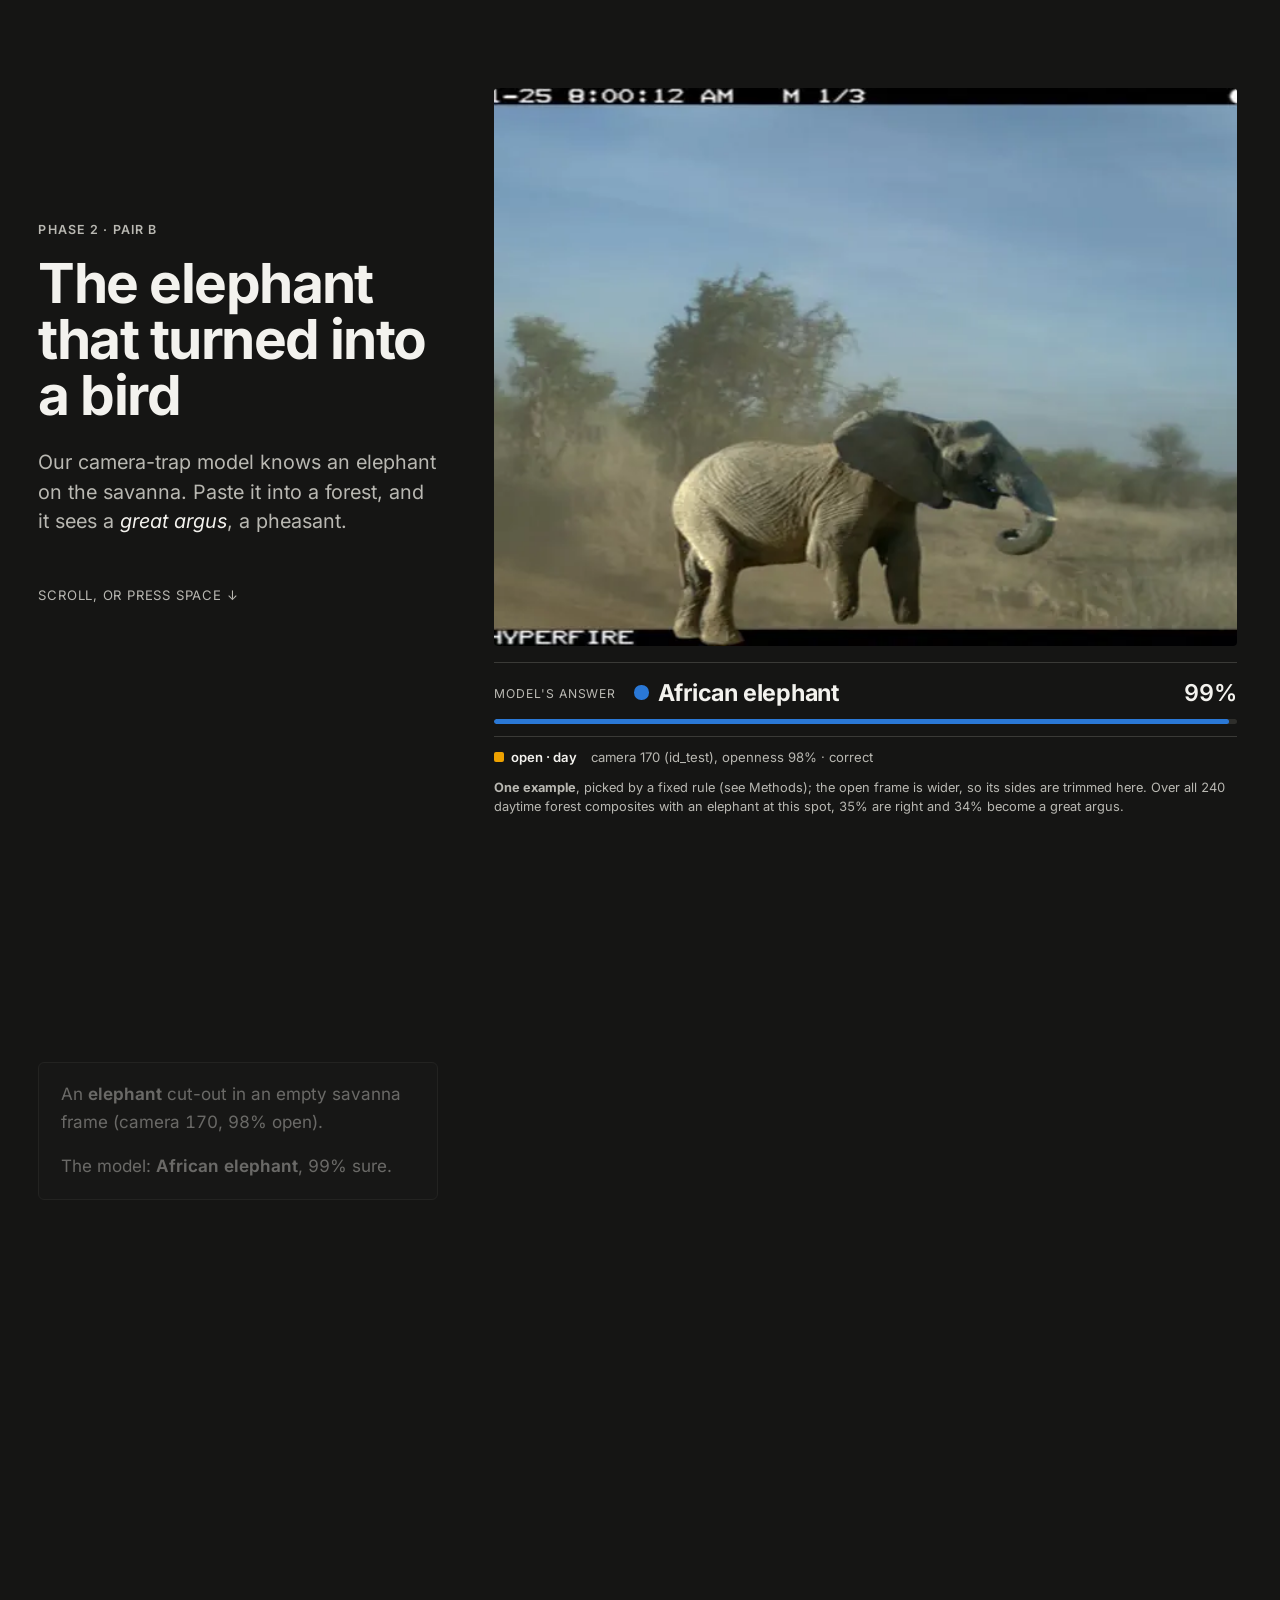
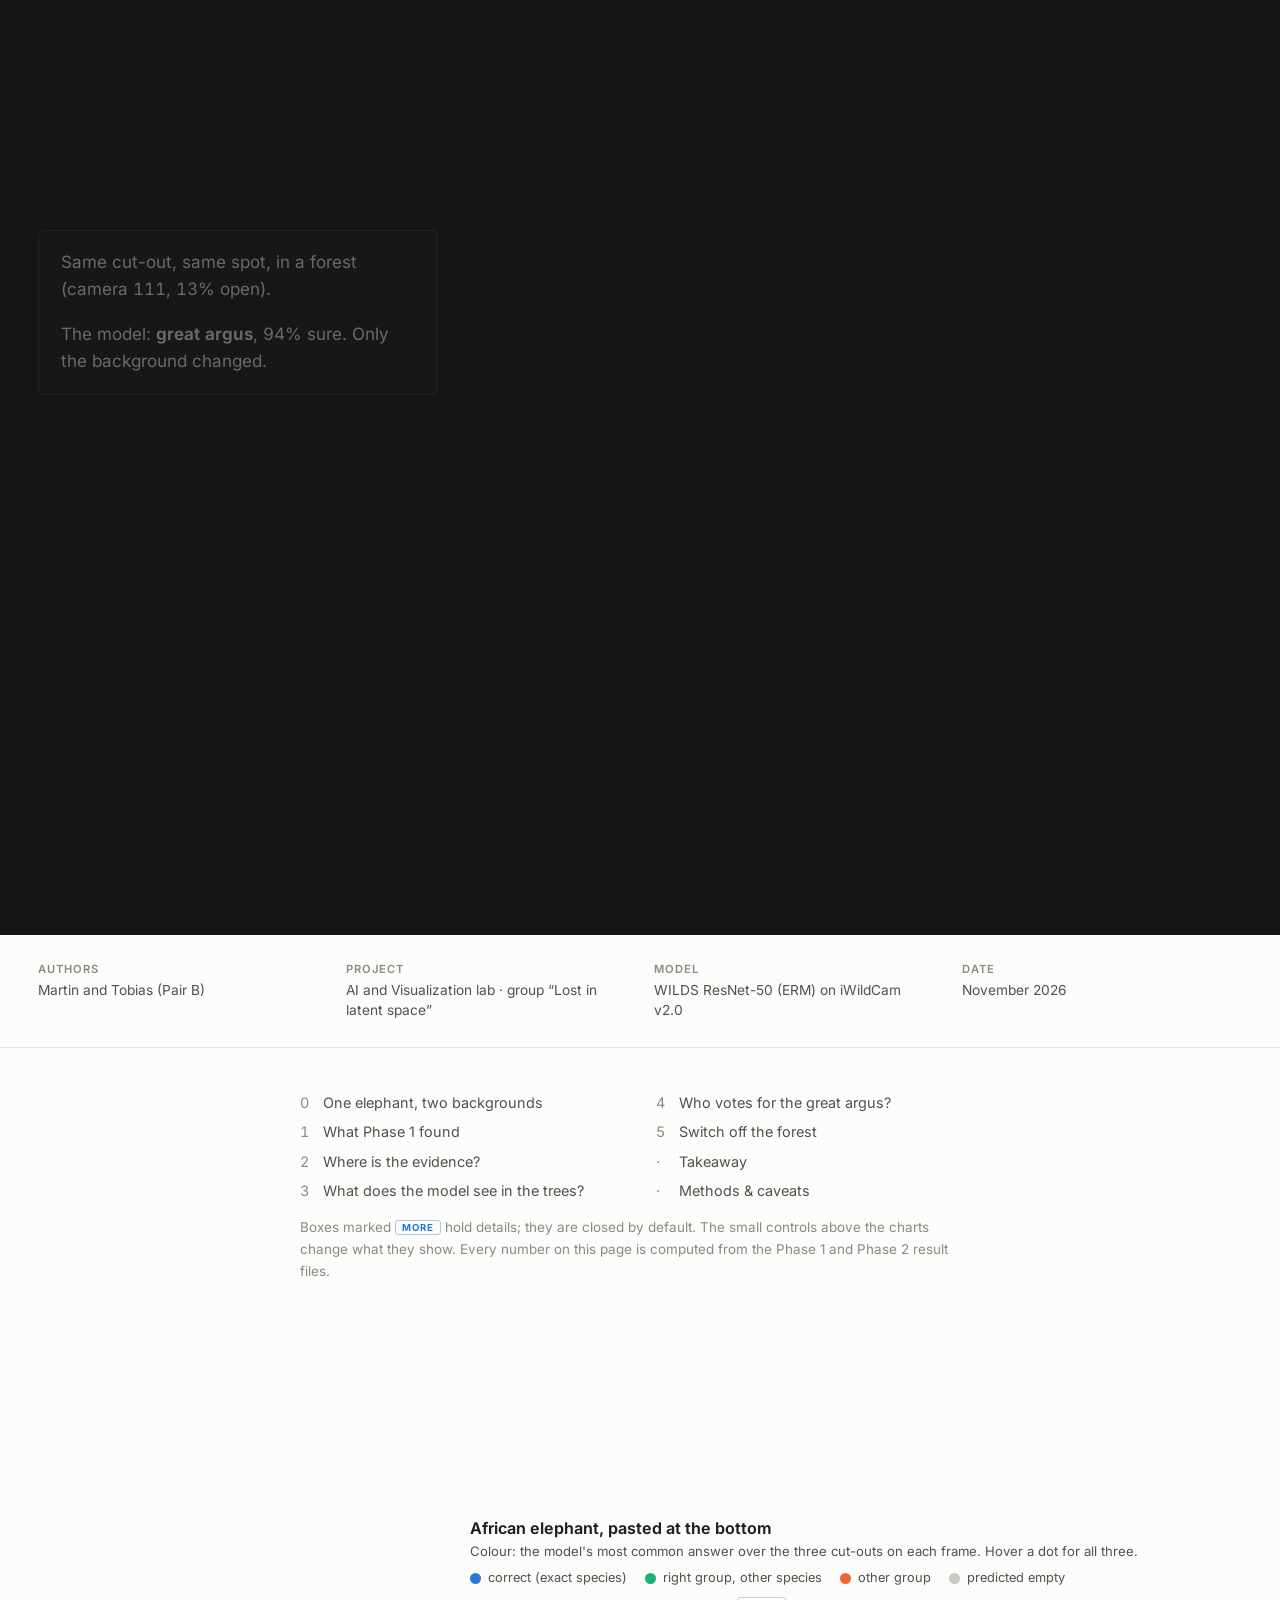
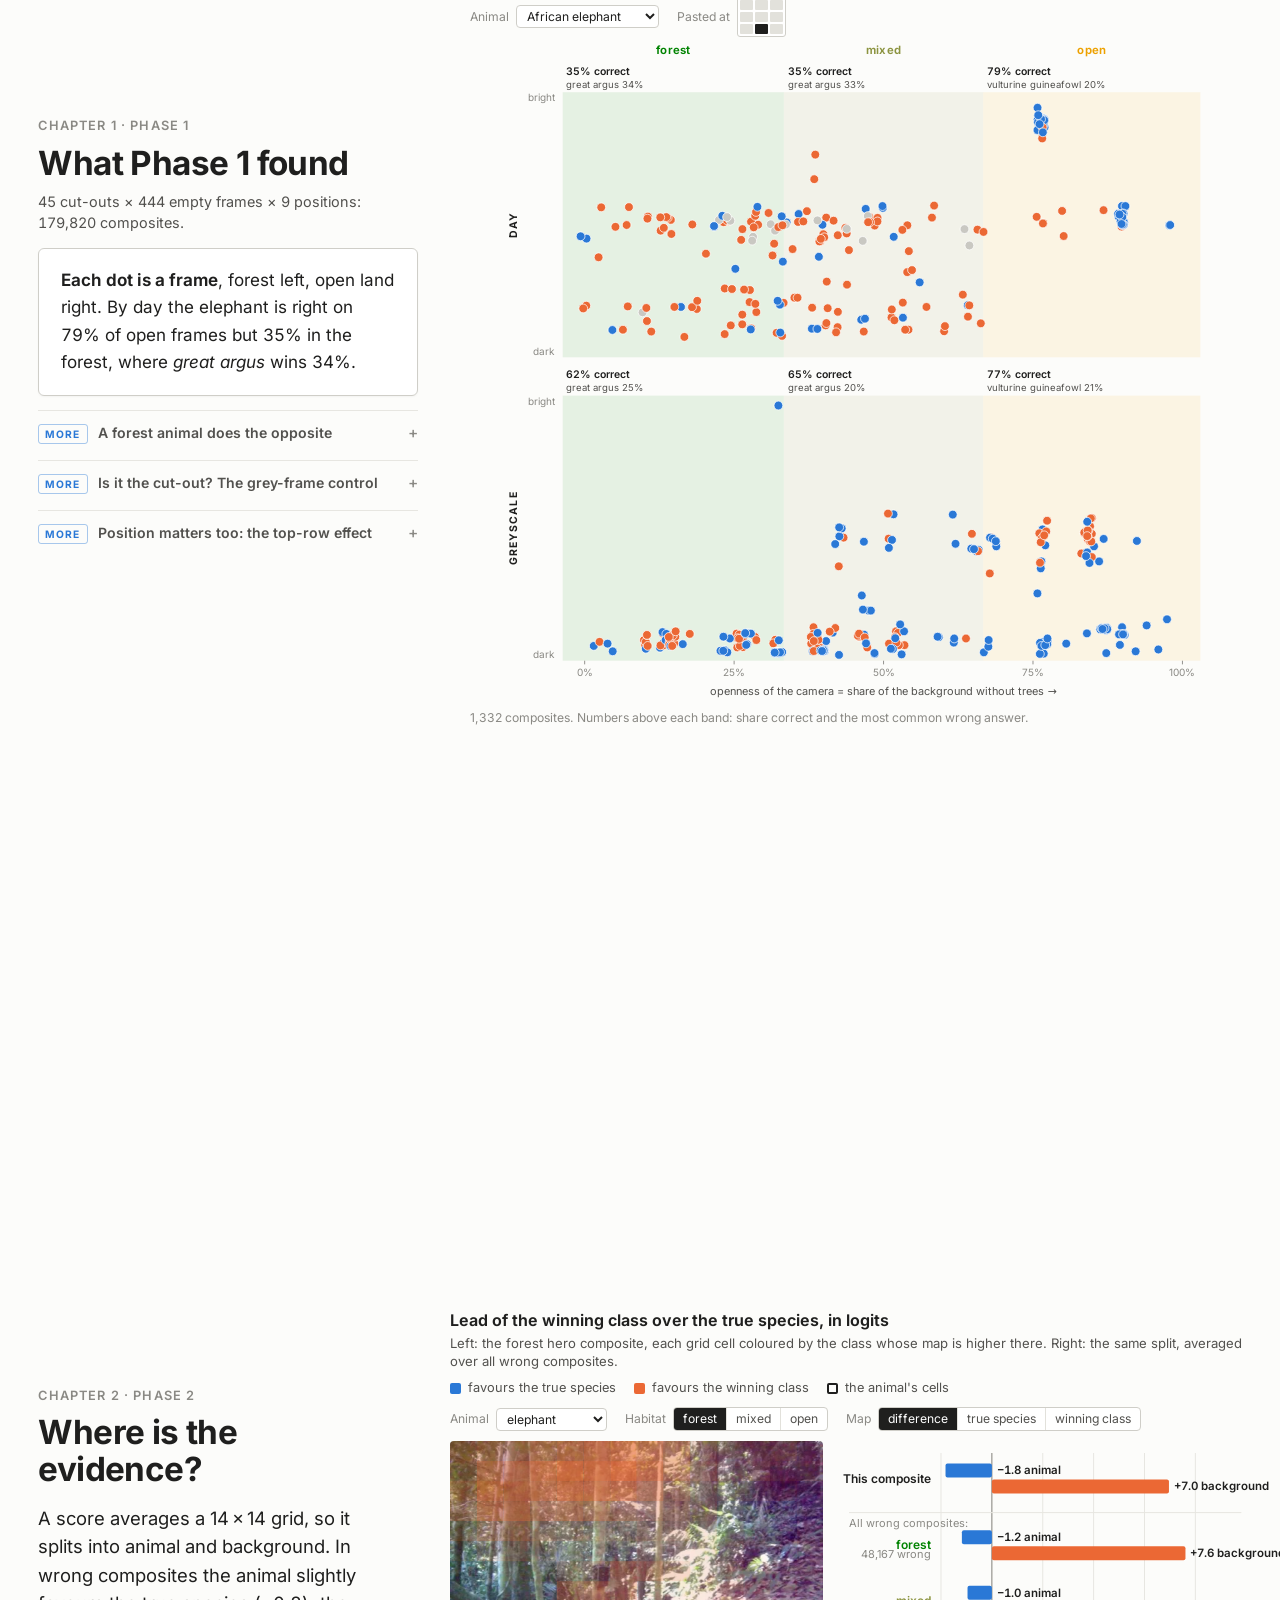
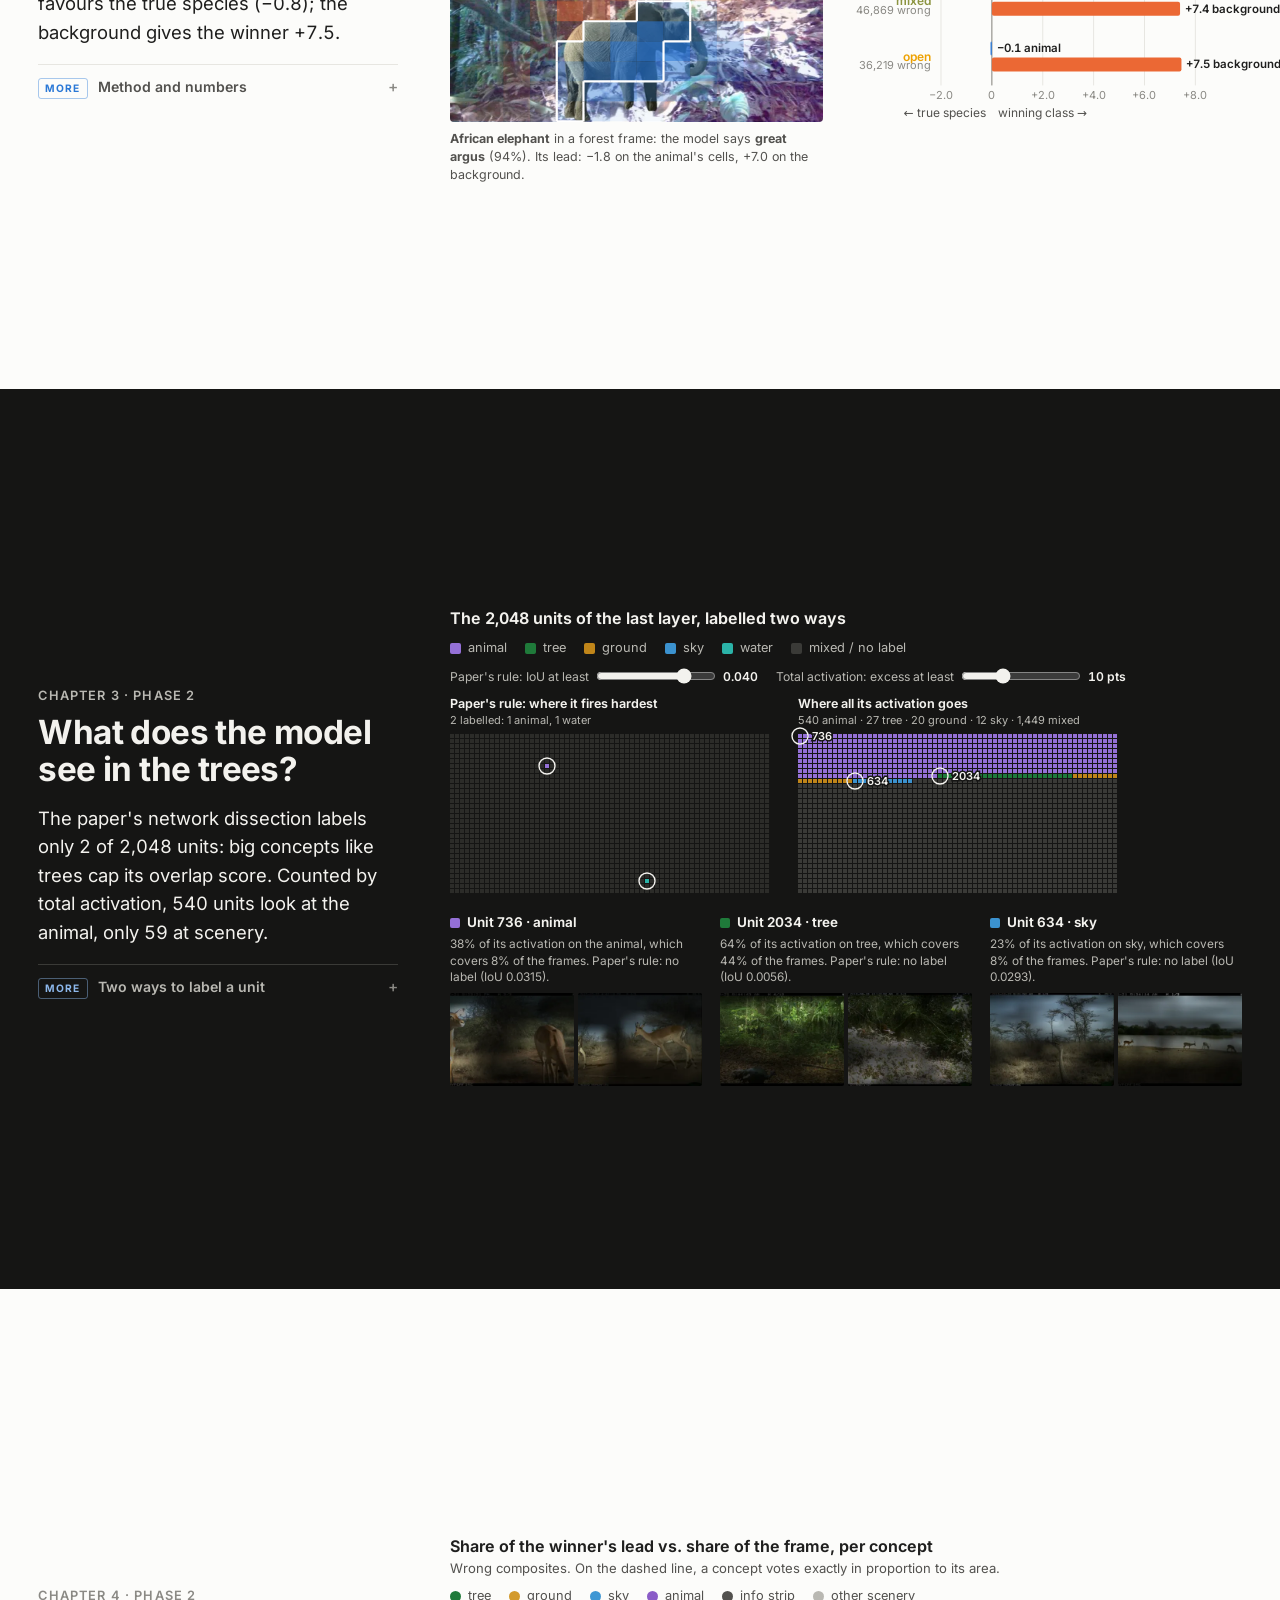
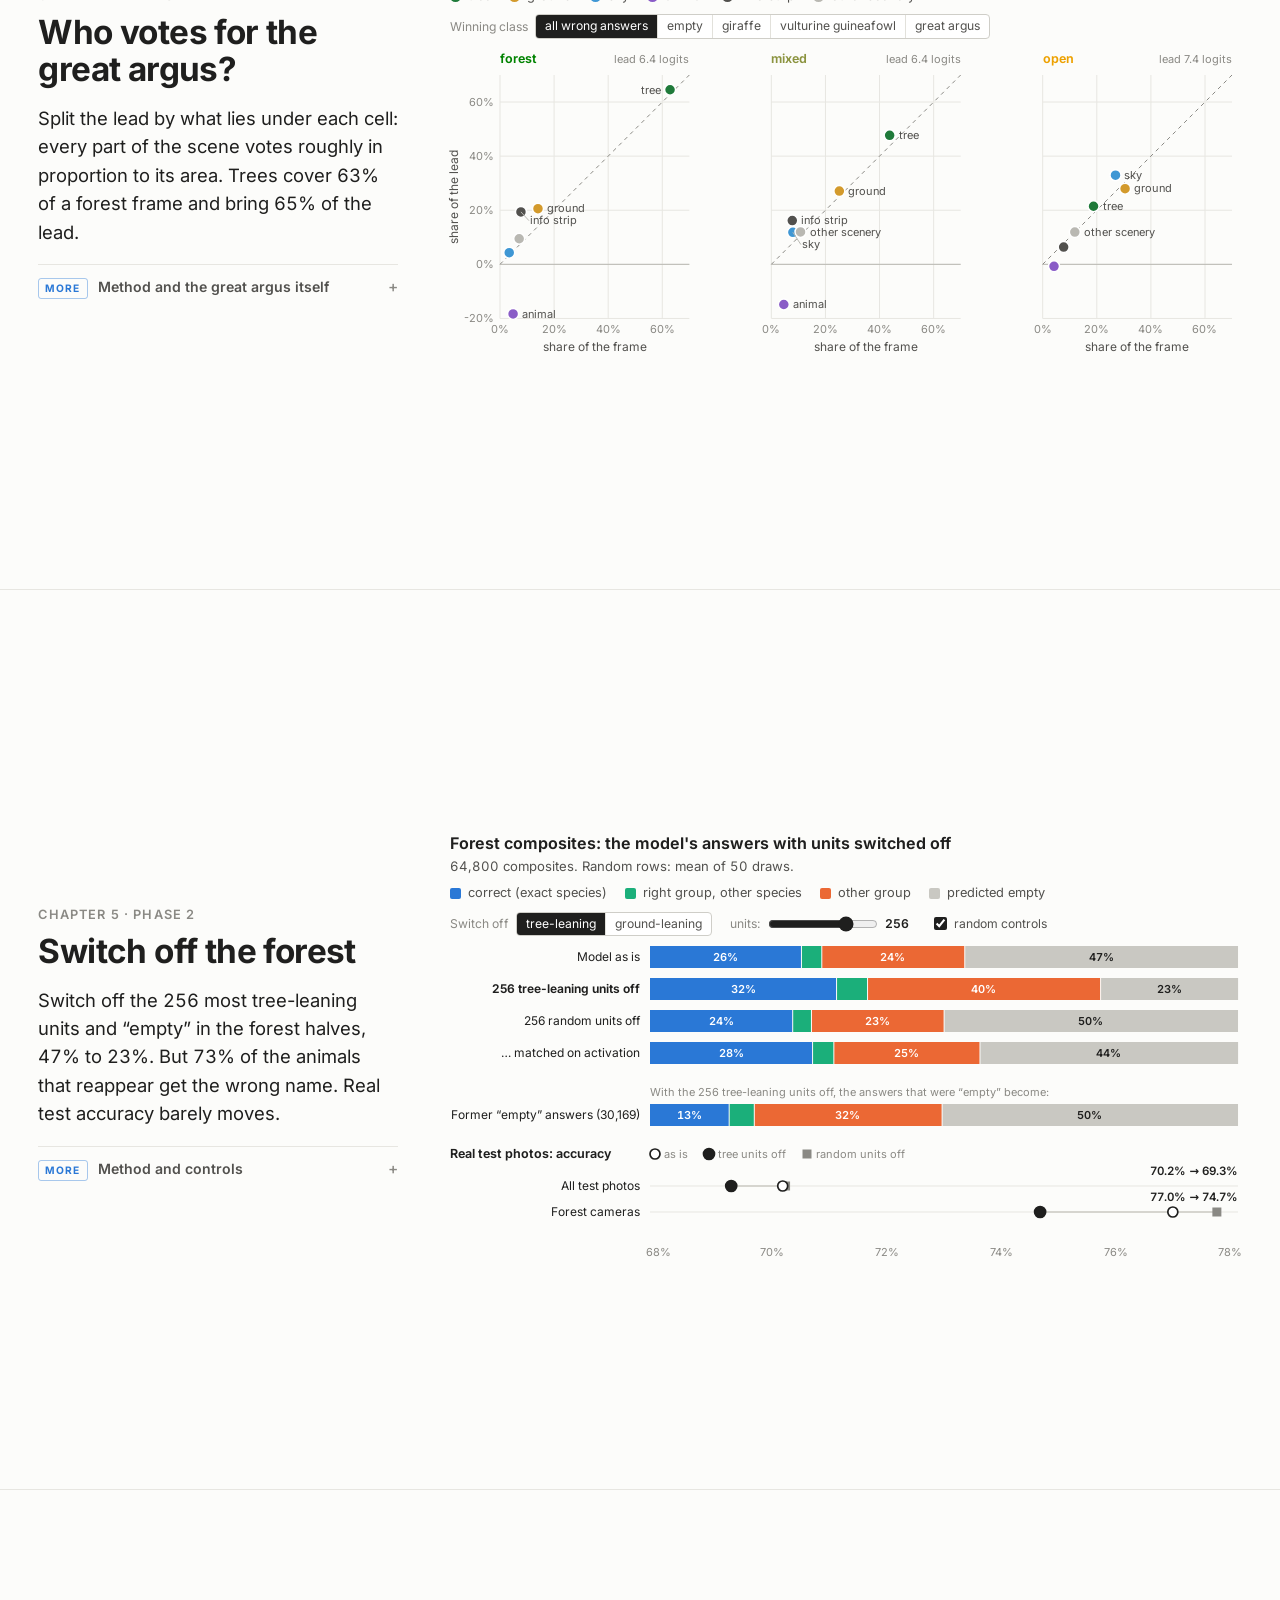
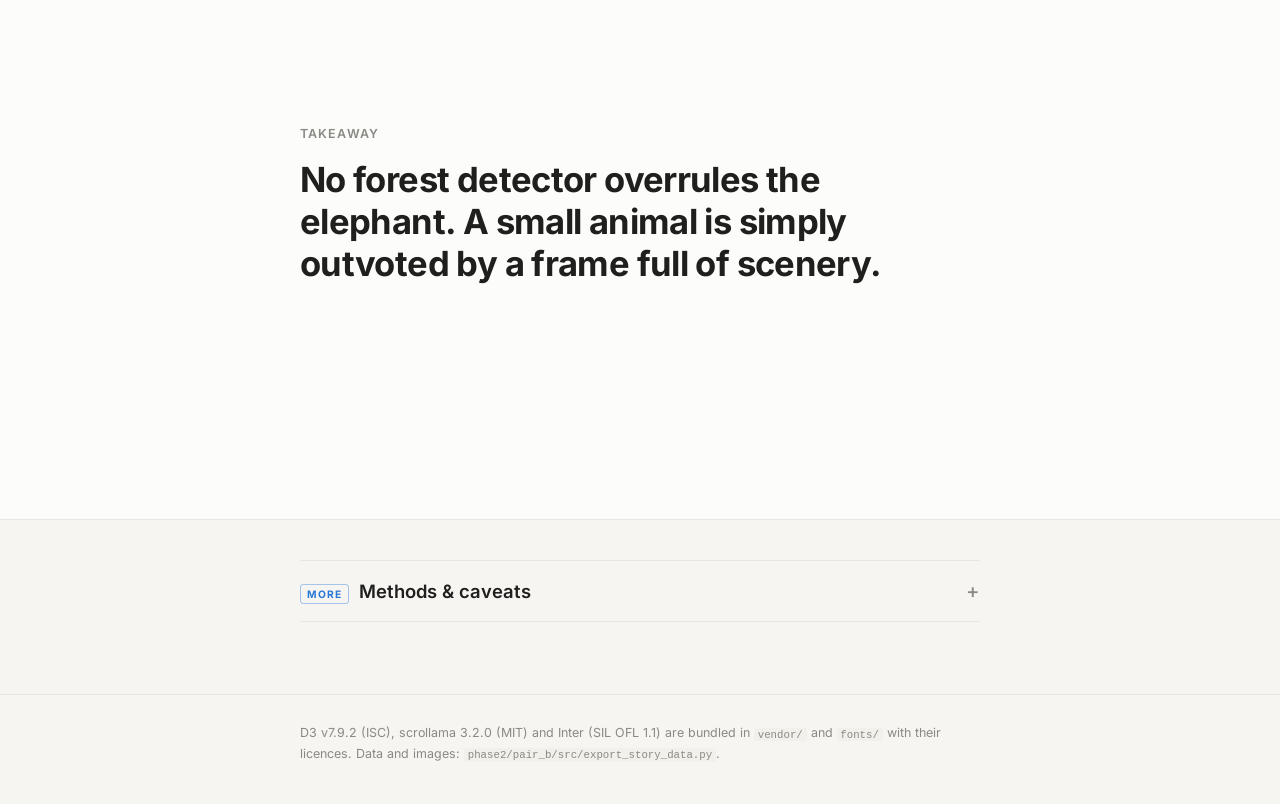
==== commit 284d77db: "Pair B: drop draft status from story byline Co-Authored-By: Claude Opus 5.5 <noreply@anthropic.com>" ====
--- a/phase2/pair_b/story/index.html
+++ b/phase2/pair_b/story/index.html
@@ -91,7 +91,7 @@
       <div><h4>Authors</h4><p>Martin and Tobias (Pair B)</p></div>
       <div><h4>Project</h4><p>AI and Visualization lab &middot; group &ldquo;Lost in latent space&rdquo;</p></div>
       <div><h4>Model</h4><p>WILDS ResNet-50 (ERM) on iWildCam v2.0</p></div>
-      <div><h4>Status</h4><p>Draft, November 2026</p></div>
+      <div><h4>Date</h4><p>November 2026</p></div>
     </section>
   </div>
 
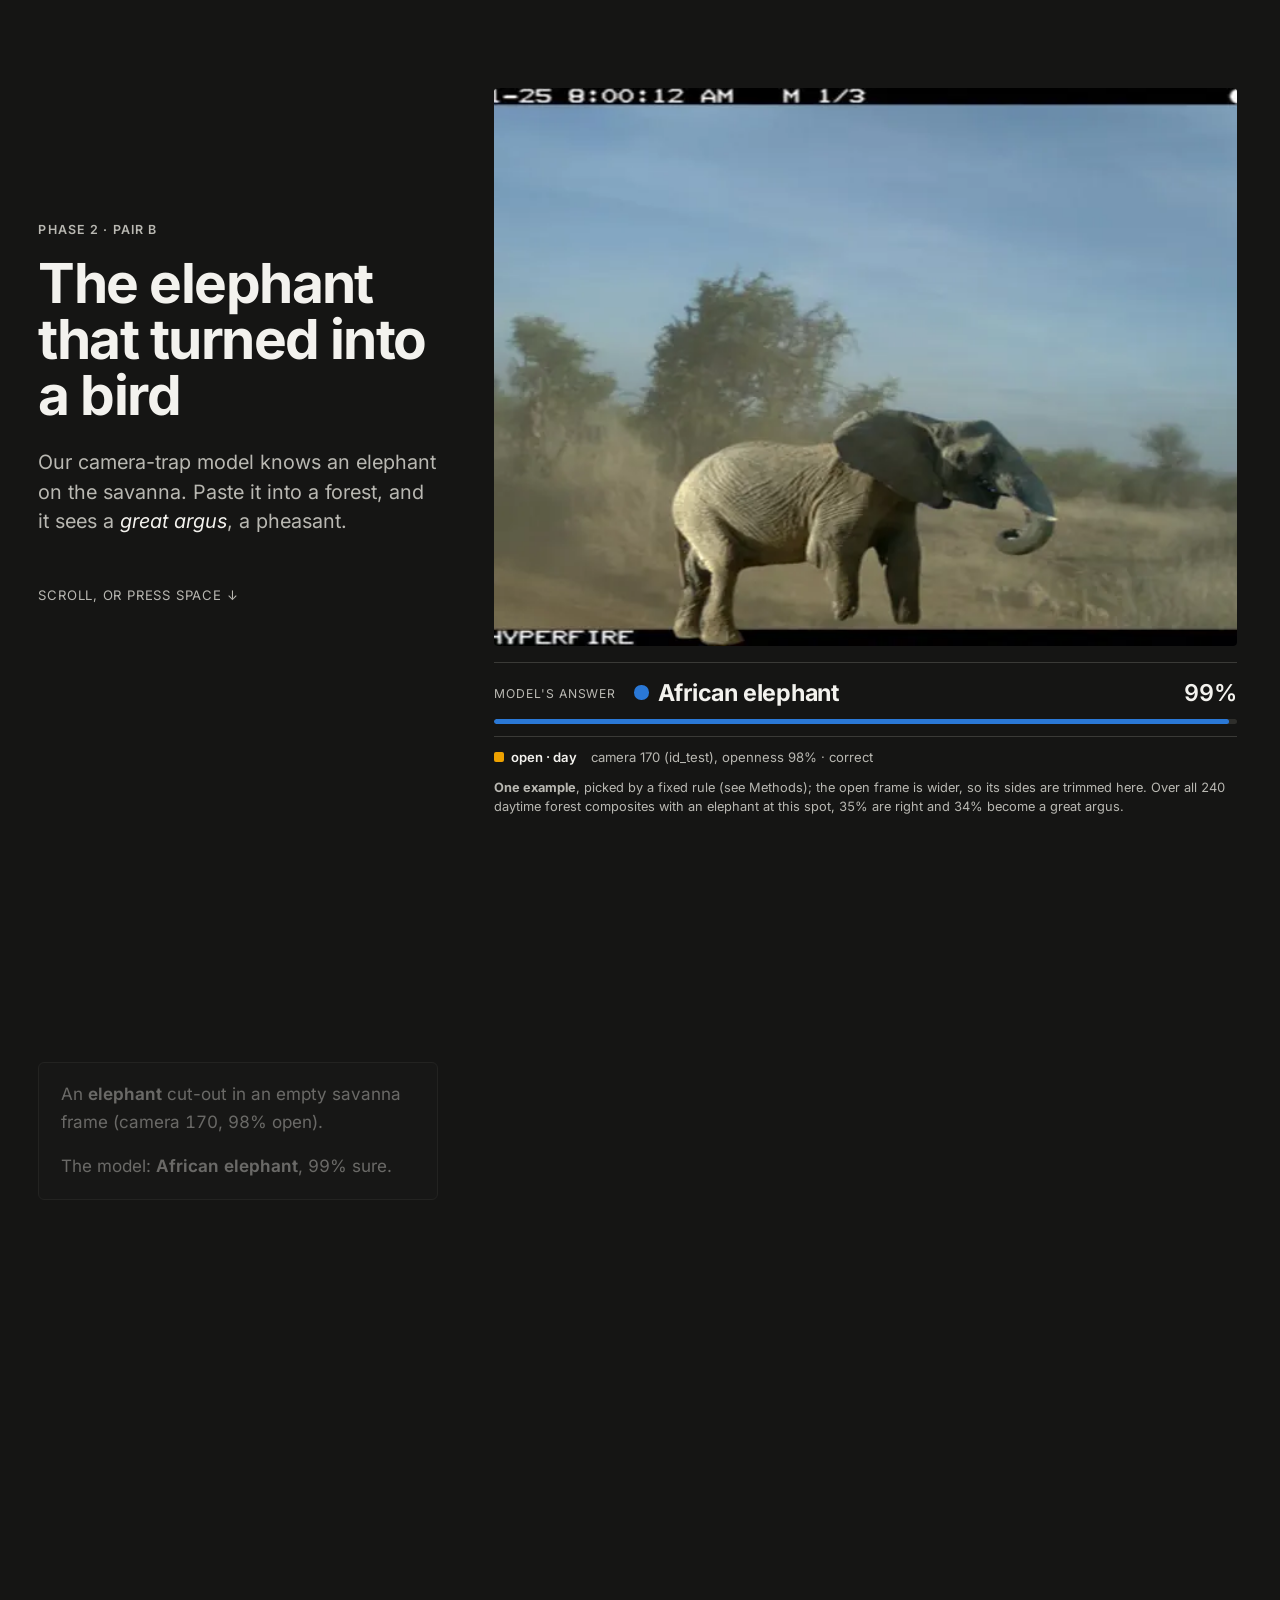
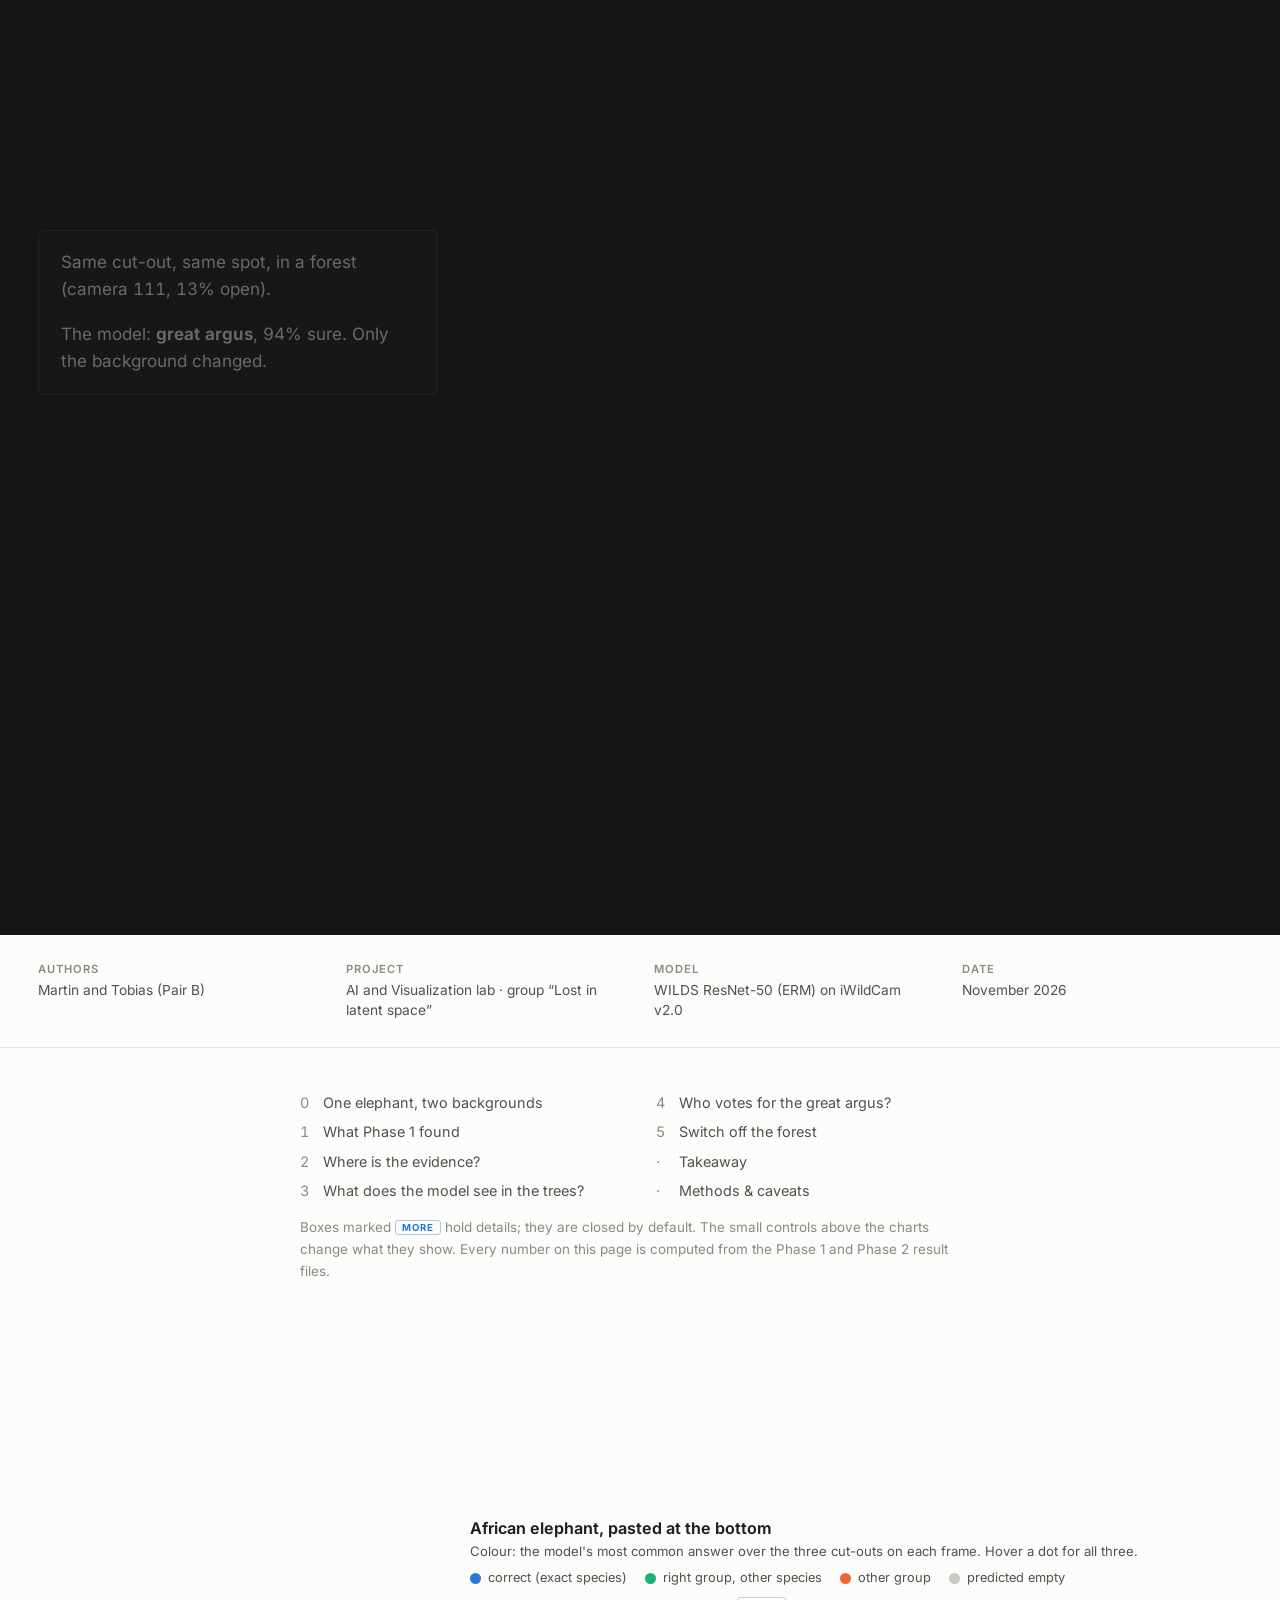
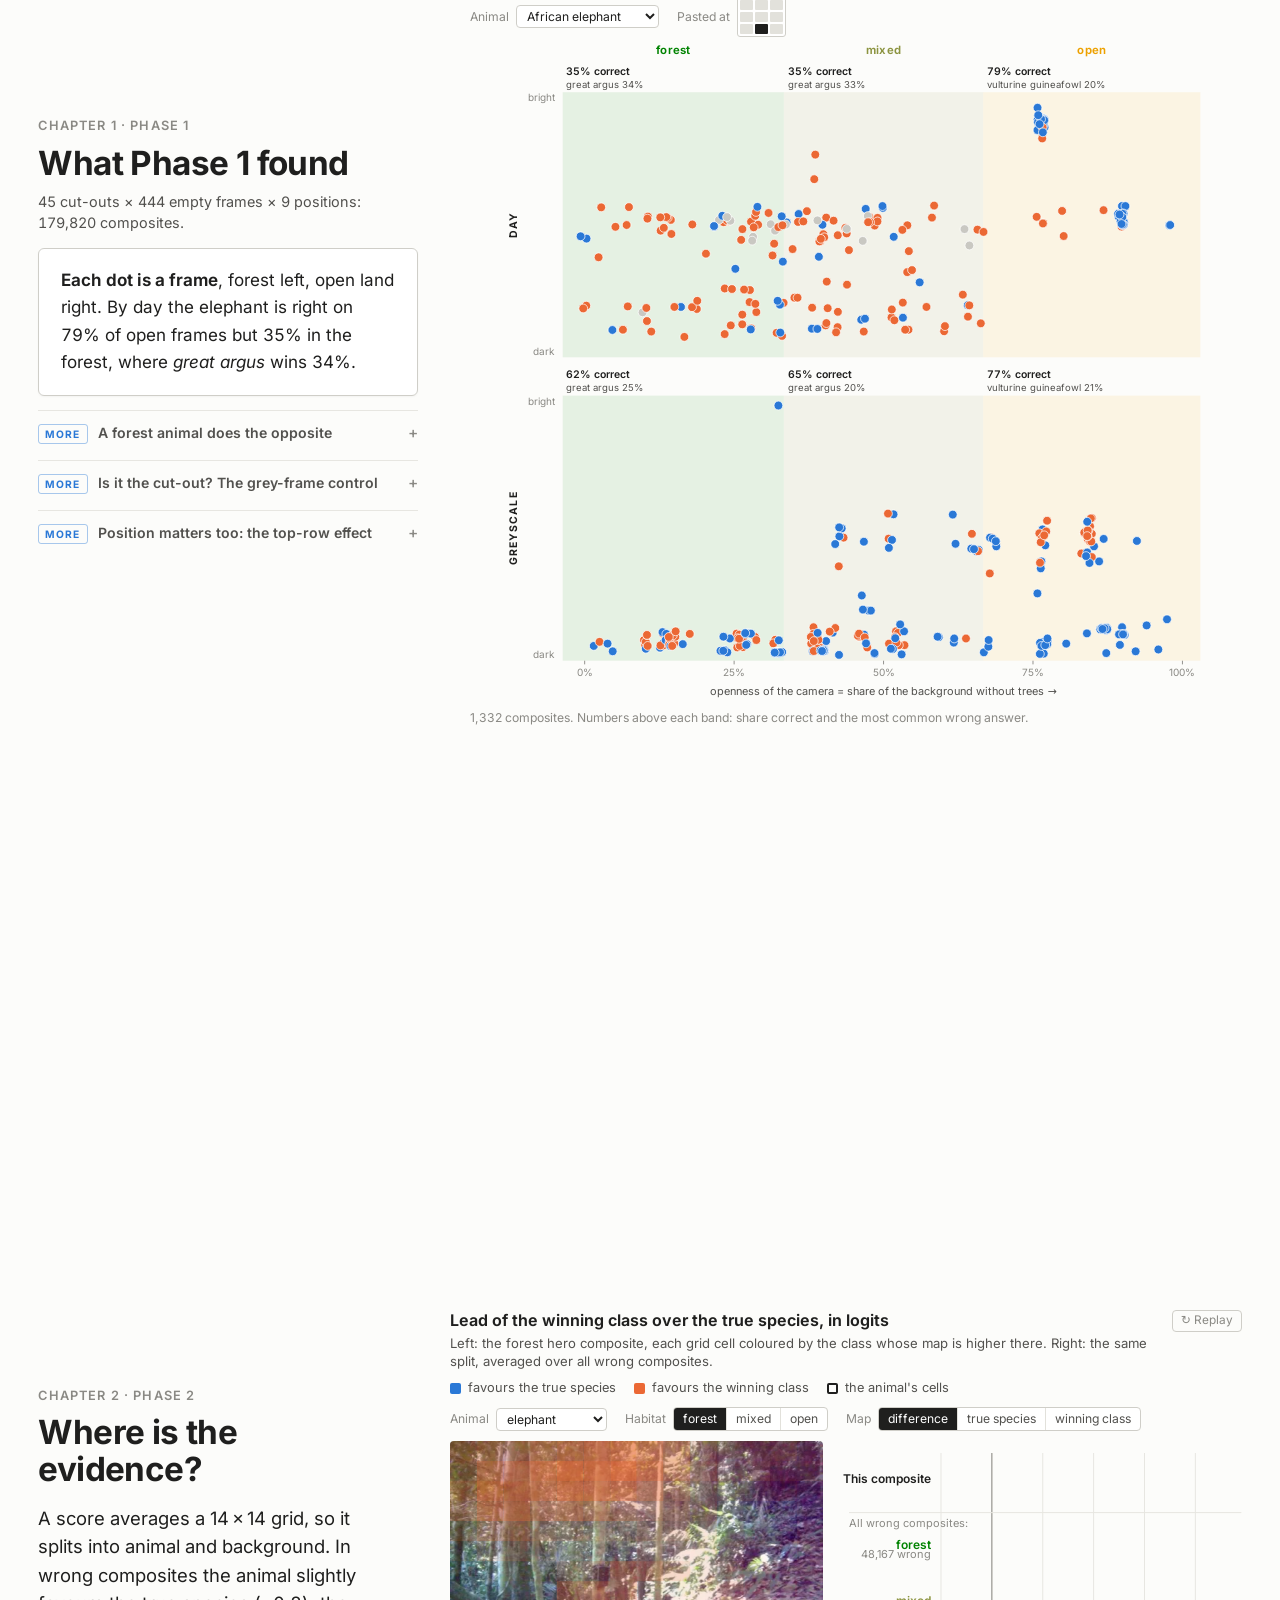
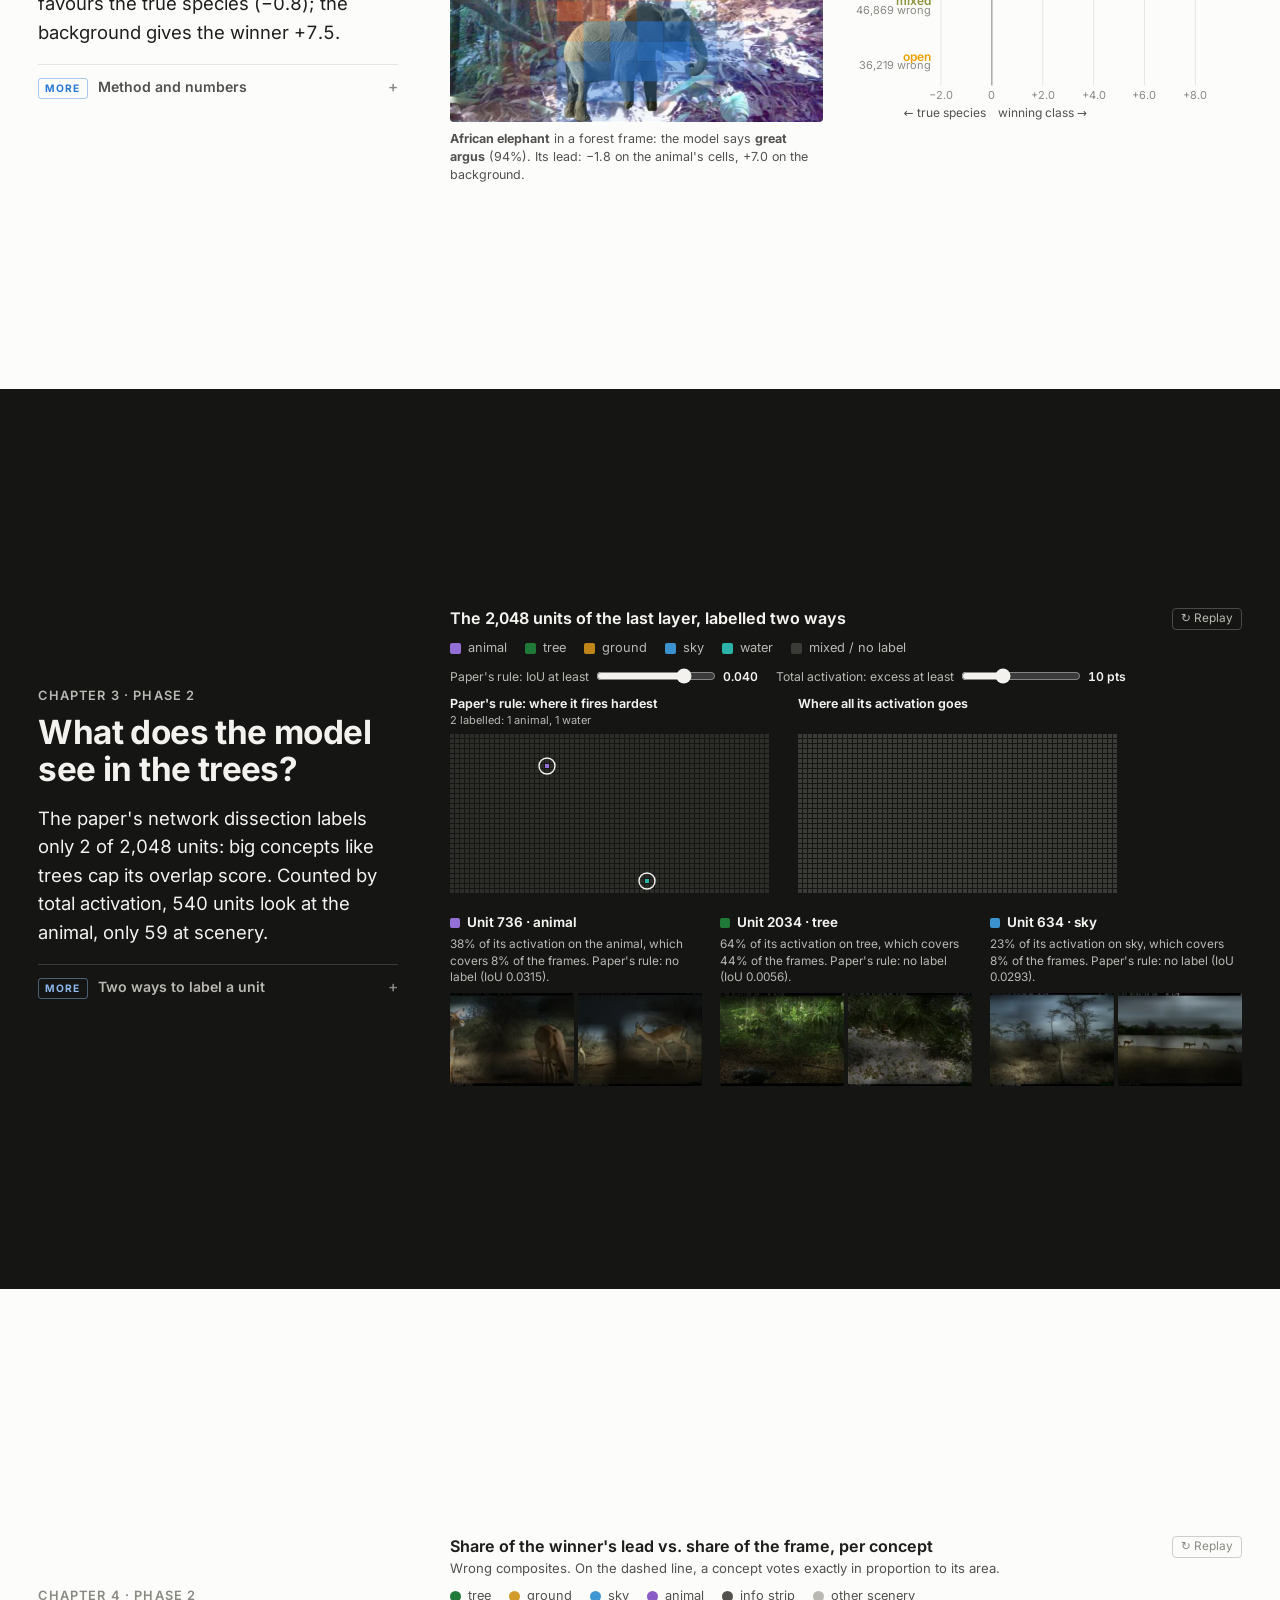
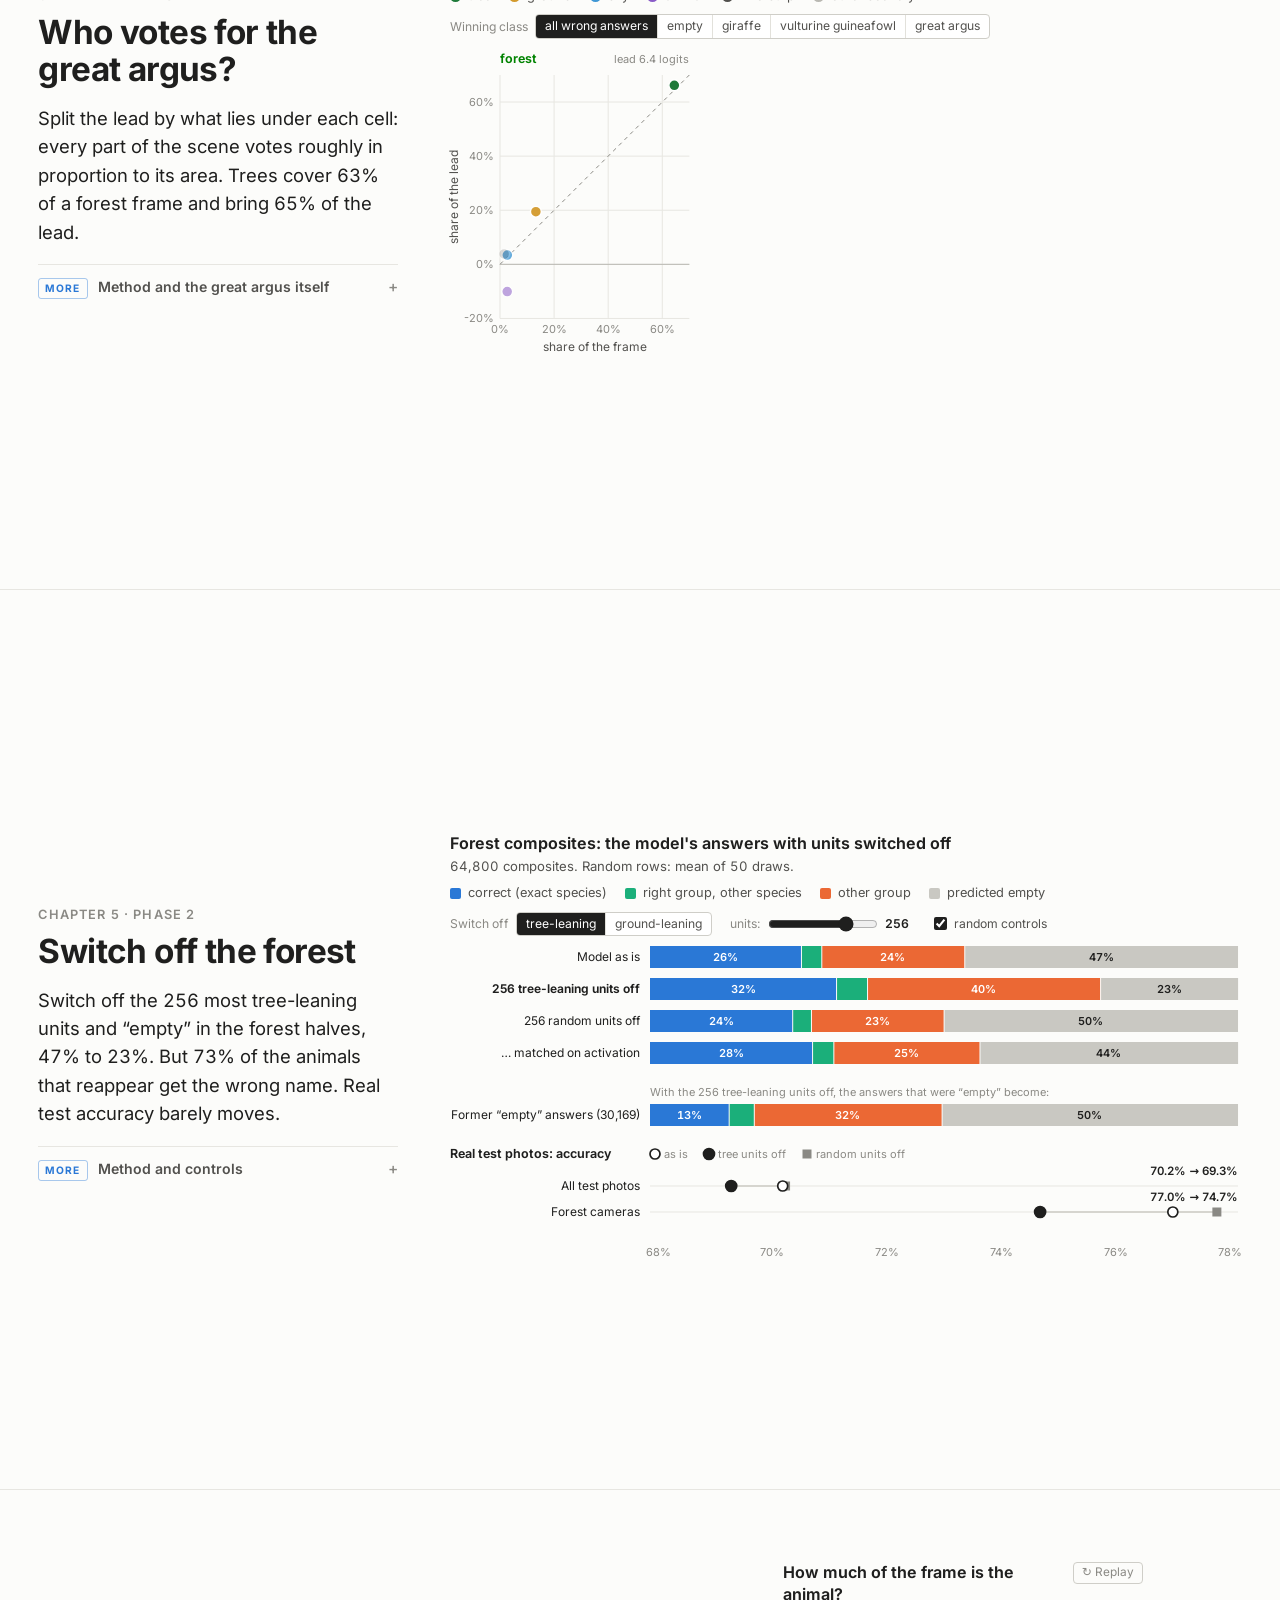
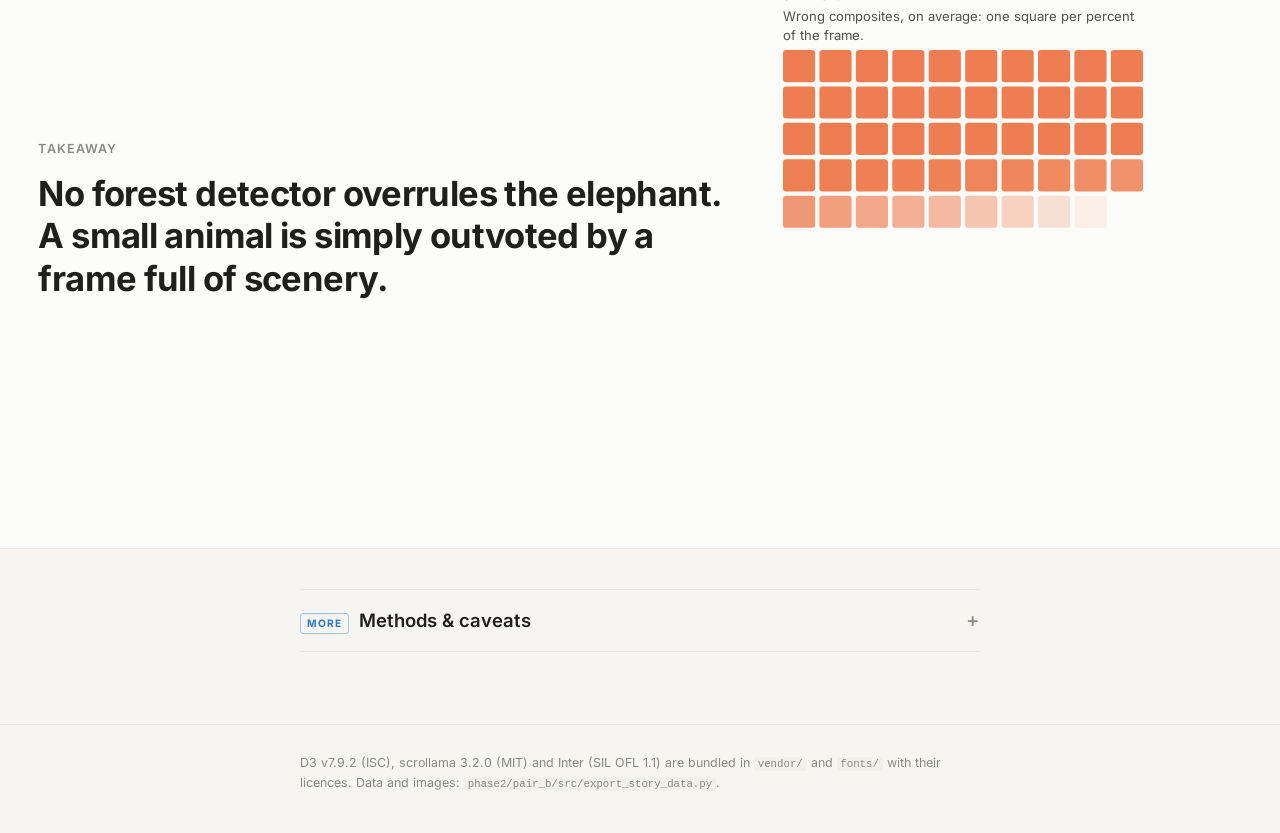
==== commit 1b688a0c: "Pair B: story charts build up like the slide clips; waffle in the takeaway Chapters 2-4 play an intr" ====
--- a/phase2/pair_b/story/index.html
+++ b/phase2/pair_b/story/index.html
@@ -414,10 +414,20 @@
 
   <!-- ============================================================== takeaway -->
   <section class="takeaway" id="takeaway" data-beat>
-    <div class="l-body">
-      <p class="kicker">Takeaway</p>
-      <p class="takeaway-line">No forest detector overrules the elephant. A small animal is simply outvoted by a
-        frame full of scenery.</p>
+    <div class="l-page takeaway-grid">
+      <div>
+        <p class="kicker">Takeaway</p>
+        <p class="takeaway-line">No forest detector overrules the elephant. A small animal is simply outvoted by a
+          frame full of scenery.</p>
+      </div>
+      <figure class="takeaway-fig" id="waffle-figure">
+        <div class="fig-head">
+          <p class="fig-title">How much of the frame is the animal?</p>
+          <p class="fig-sub">Wrong composites, on average: one square per percent of the frame.</p>
+        </div>
+        <div class="chart-body"><svg role="img"
+          aria-label="Waffle chart of 100 squares: the animal covers about 5 of them, the background the rest"></svg></div>
+      </figure>
     </div>
   </section>
 
--- a/phase2/pair_b/story/css/story.css
+++ b/phase2/pair_b/story/css/story.css
@@ -329,6 +329,9 @@
 
 /* takeaway */
 .takeaway { min-height: 70vh; display: flex; flex-direction: column; justify-content: center; padding: 72px 0; border-top: 1px solid var(--grid); }
+.takeaway-grid { display: grid; grid-template-columns: minmax(0, 1.5fr) minmax(220px, 1fr); gap: 56px; align-items: center; width: 100%; box-sizing: border-box; }
+.takeaway-fig { margin: 0; max-width: 360px; }
+.takeaway-fig svg { display: block; width: 100%; height: auto; }
 .takeaway-line { font-size: clamp(1.6rem, 2.7vw, 2.4rem); font-weight: 700; letter-spacing: -0.018em; line-height: 1.22; margin: 0; }
 
 /* "more" boxes: closed by default, everything that is not on the main line */
@@ -382,9 +385,16 @@
   .recap .steps { padding-top: 0; }
   .byline { grid-template-columns: repeat(2, minmax(0, 1fr)); }
   .toc ol, .appendix .cols { columns: 1; grid-template-columns: minmax(0, 1fr); }
-  .beat-grid, .ev-grid { grid-template-columns: minmax(0, 1fr); }
+  .beat-grid, .ev-grid, .takeaway-grid { grid-template-columns: minmax(0, 1fr); }
   .unit-examples { grid-template-columns: minmax(0, 1fr); }
 }
+
+/* "Replay" for the charts' intro animations (js/reveal.js) */
+.fig-head .replay { float: right; margin: 0 0 6px 14px; font: inherit; font-size: .74rem; line-height: 1.5; color: var(--muted);
+  background: none; border: 1px solid #cfcec8; border-radius: 4px; padding: 1px 8px; cursor: pointer; }
+.fig-head .replay:hover { color: var(--ink); border-color: var(--ink-2); }
+.dark .fig-head .replay { color: var(--dark-ink-2); border-color: #4a4a46; }
+.dark .fig-head .replay:hover { color: var(--dark-ink); border-color: var(--dark-ink-2); }
 
 @media (prefers-reduced-motion: reduce) {
   html { scroll-behavior: auto; }
